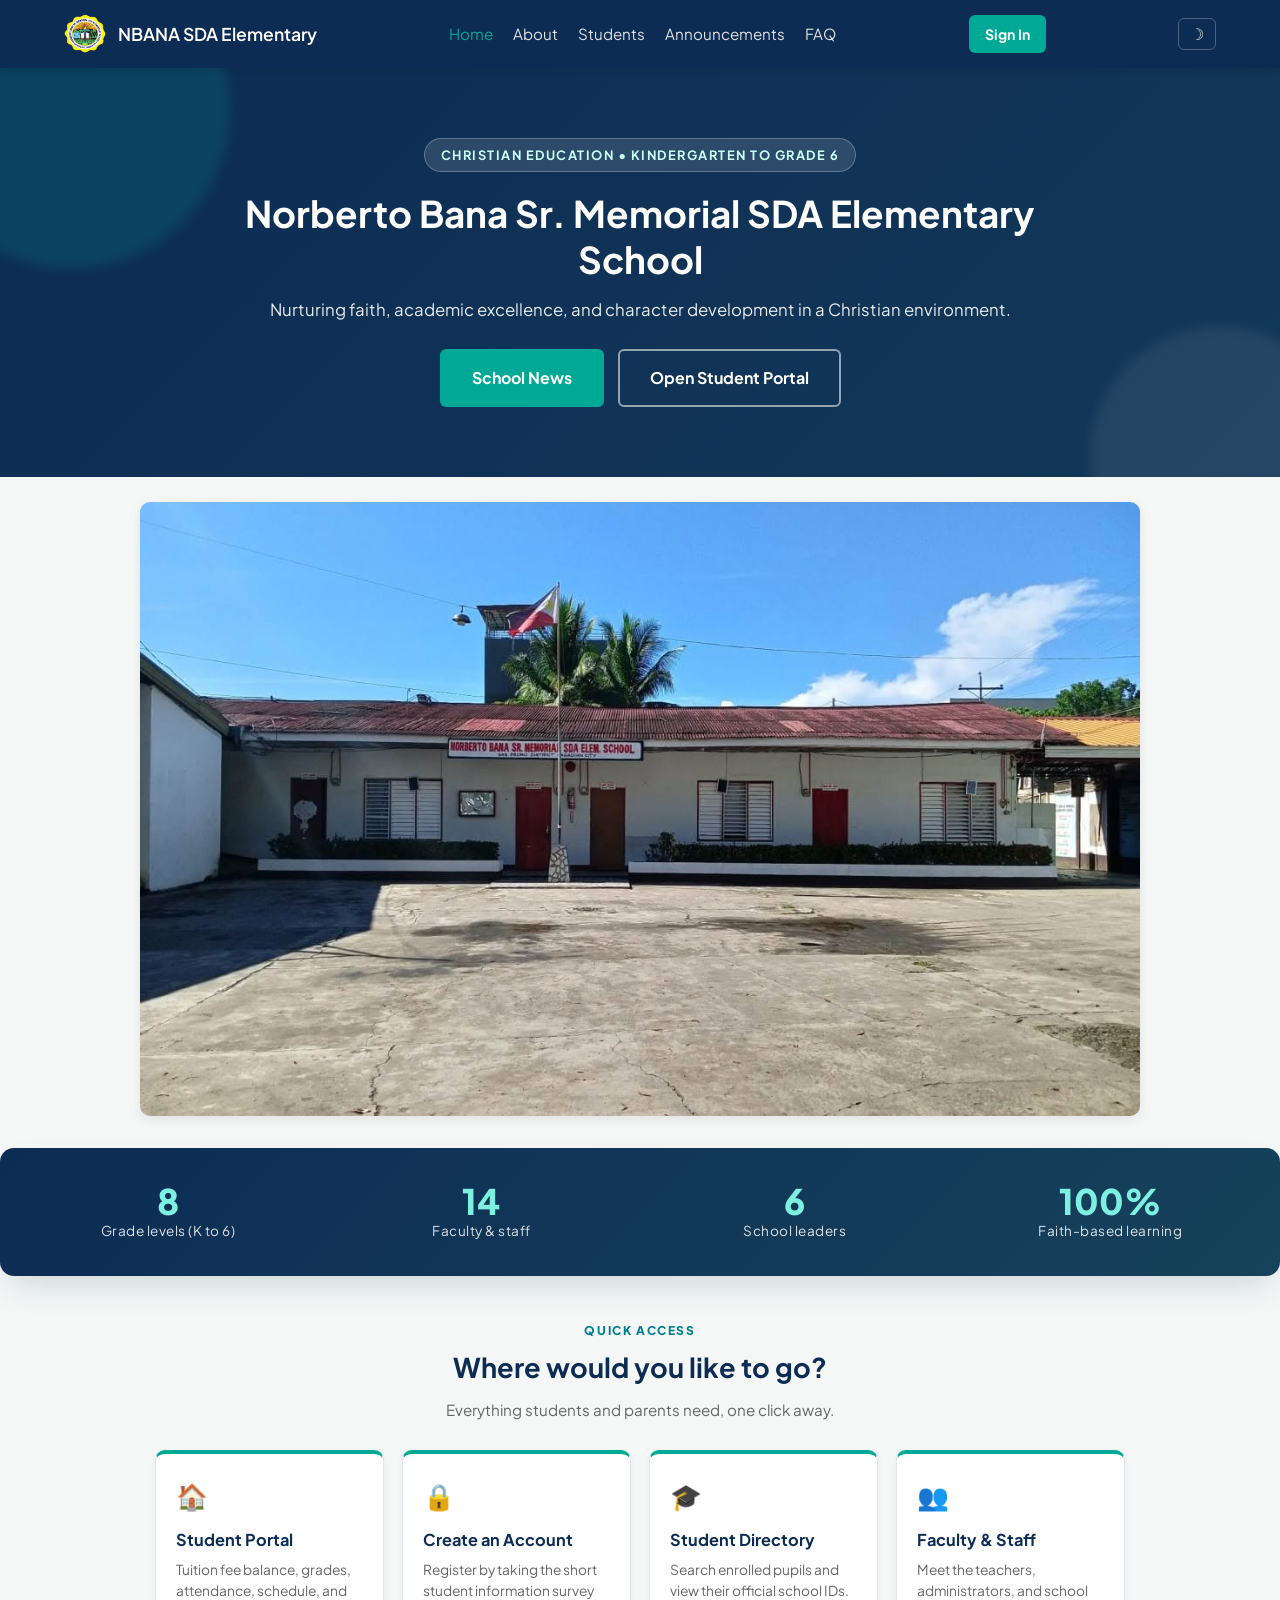
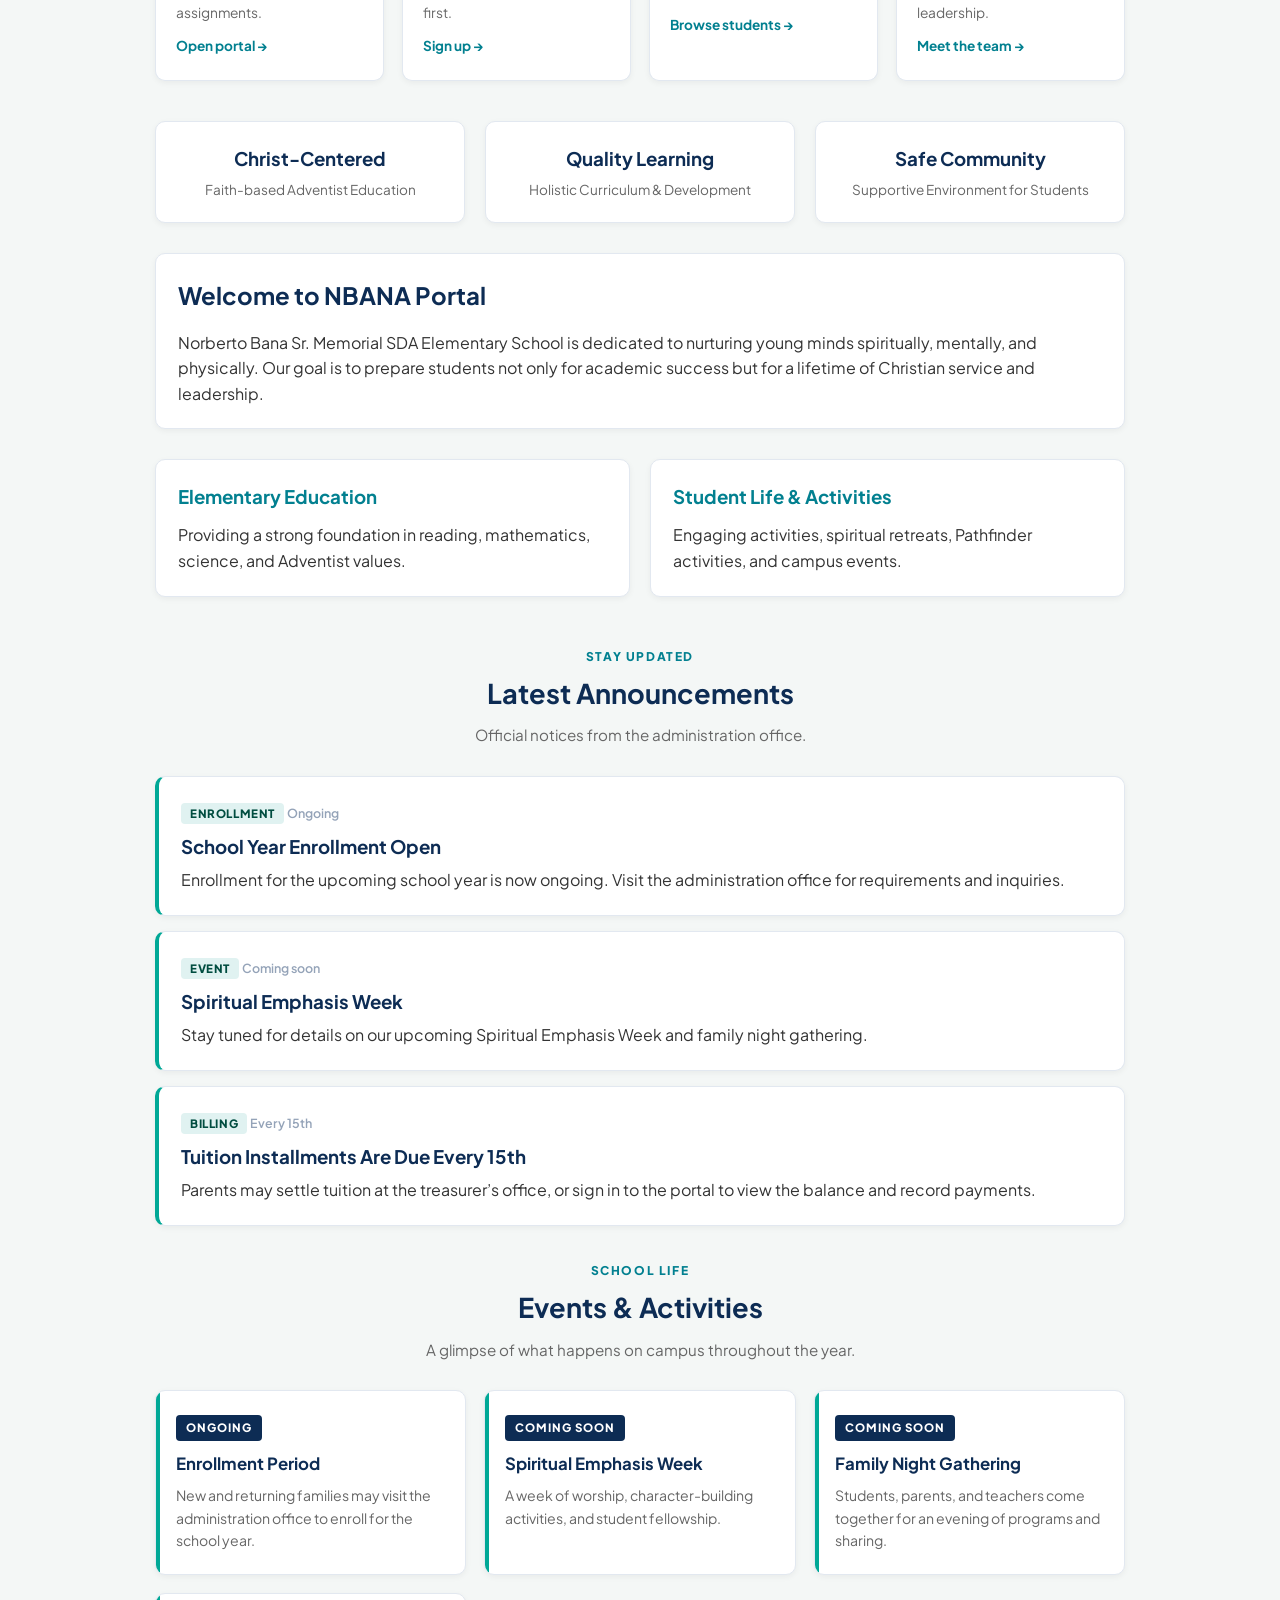
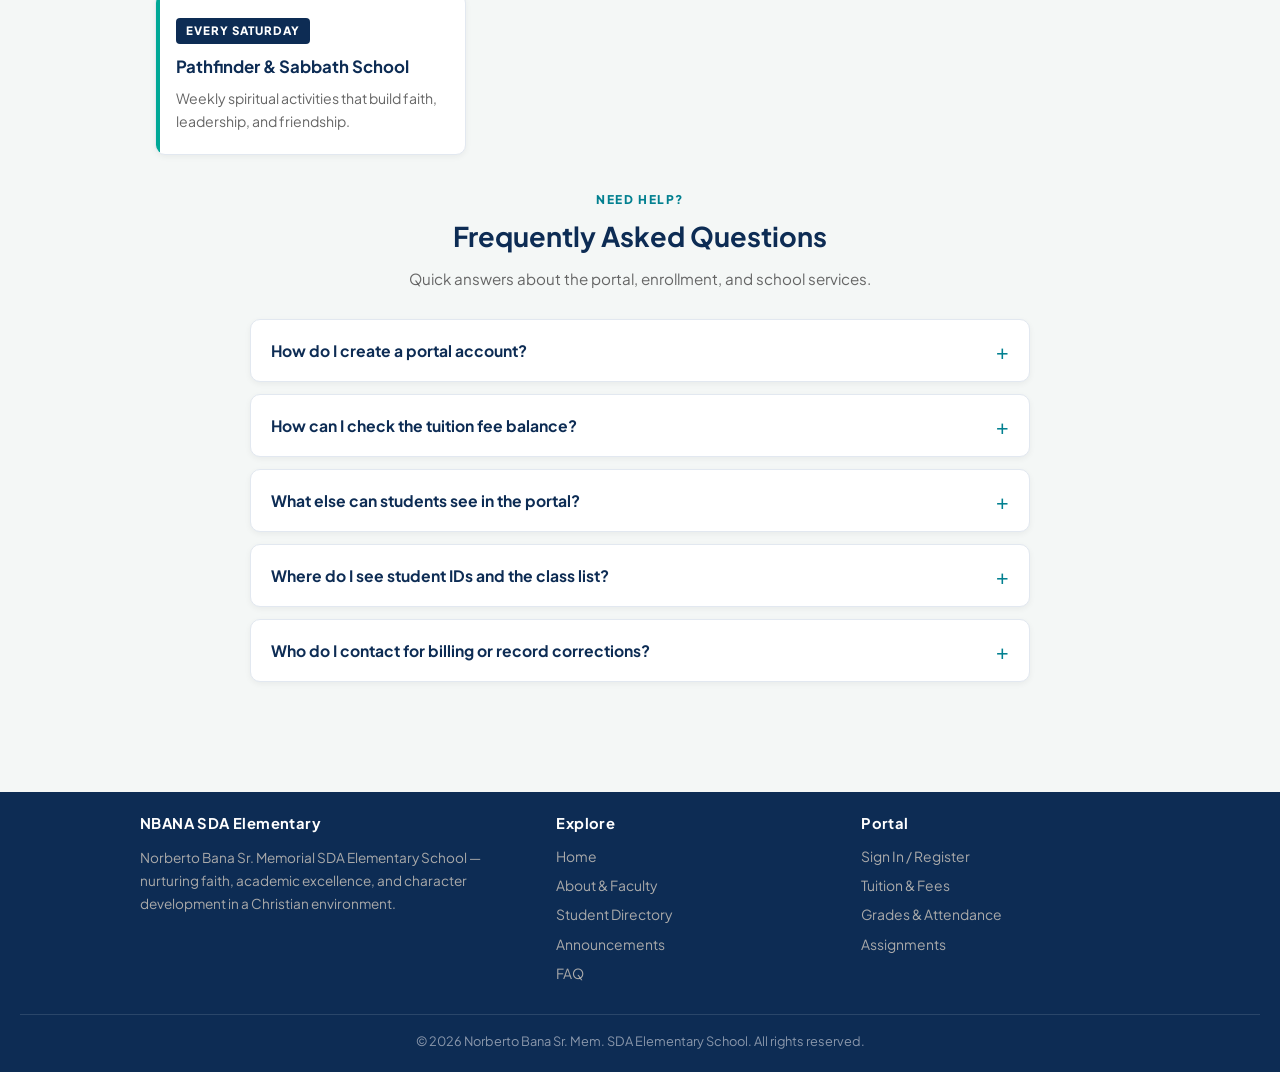
==== index.html @ b0df0425 "Add files via upload" ====
<!DOCTYPE html>
<html lang="en">
<head>
  <meta charset="UTF-8">
  <meta name="viewport" content="width=device-width, initial-scale=1.0">
  <title>NBANA APP | Norberto Bana Sr. Mem. SDA Elementary School</title>
  
  <!-- Favicon (Browser Tab Icon) -->
  <link rel="icon" type="image/png" href="logo.png">
  <link rel="apple-touch-icon" href="logo.png">

  <!-- Open Graph Meta Tags (Social Media & Preview Image) -->
  <meta property="og:type" content="website">
  <meta property="og:title" content="NBANA APP | Norberto Bana Sr. Mem. SDA Elementary School">
  <meta property="og:description" content="Nurturing faith, academic excellence, and character development in a Christian environment.">
  <meta property="og:image" content="logo.png">

  <!-- Twitter Card Tags -->
  <meta name="twitter:card" content="summary_large_image">
  <meta name="twitter:title" content="NBANA APP | Norberto Bana Sr. Mem. SDA Elementary School">
  <meta name="twitter:description" content="Nurturing faith, academic excellence, and character development in a Christian environment.">
  <meta name="twitter:image" content="logo.png">

  <link href="https://fonts.googleapis.com/css2?family=Plus+Jakarta+Sans:wght@400;500;600;700;800&display=swap" rel="stylesheet">

  <link rel="stylesheet" href="style.css">
</head>
<body>

  <!-- Top Navigation Bar -->
  <nav class="navbar">
    <div class="logo">
      <img src="logo.png" alt="NBANA Logo" class="logo-img">
      <span class="school-name">NBANA SDA Elementary</span>
    </div>
    <ul class="nav-links">
      <li><a href="#home" class="active">Home</a></li>
      <li><a href="about.html">About</a></li>
      <li><a href="students.html">Students</a></li>
      <li><a href="#announcements">Announcements</a></li>
      <li><a href="#faq">FAQ</a></li>
    </ul>
    <div class="nav-auth"></div>
  </nav>

  <!-- Hero Section -->
  <header id="home" class="hero">
    <div class="hero-content">
      <span class="hero-badge">Christian Education &bull; Kindergarten to Grade 6</span>
      <h1>Norberto Bana Sr. Memorial SDA Elementary School</h1>
      <p>Nurturing faith, academic excellence, and character development in a Christian environment.</p>
      <div class="hero-buttons">
        <a href="#announcements" class="btn btn-primary btn-lg">School News</a>
        <a href="portal.html" class="btn btn-outline btn-lg">Open Student Portal</a>
      </div>
    </div>
  </header>

  <!-- Campus Photo Banner -->
  <div class="campus-container">
    <img src="campus.jpg" alt="Norberto Bana Sr. Mem. SDA Campus" class="campus-img">
  </div>

  <!-- Animated counters -->
  <div class="counter-band reveal">
    <div class="counter-item"><div class="num"><span data-count="8">0</span></div><div class="label">Grade levels (K to 6)</div></div>
    <div class="counter-item"><div class="num"><span data-count="14">0</span></div><div class="label">Faculty &amp; staff</div></div>
    <div class="counter-item"><div class="num"><span data-count="6">0</span></div><div class="label">School leaders</div></div>
    <div class="counter-item"><div class="num"><span data-count="100" data-suffix="%">0</span></div><div class="label">Faith-based learning</div></div>
  </div>

  <!-- Quick access -->
  <section class="container" style="padding-bottom:0">
    <div class="section-head reveal">
      <span class="kicker">Quick Access</span>
      <h2>Where would you like to go?</h2>
      <p>Everything students and parents need, one click away.</p>
    </div>
    <div class="quick-grid reveal">
      <a class="quick-card" href="portal.html">
        <span class="q-icon">&#127968;</span>
        <h3>Student Portal</h3>
        <p>Tuition fee balance, grades, attendance, schedule, and assignments.</p>
        <span class="q-arrow">Open portal &rarr;</span>
      </a>
      <a class="quick-card" href="login.html">
        <span class="q-icon">&#128274;</span>
        <h3>Create an Account</h3>
        <p>Register by taking the short student information survey first.</p>
        <span class="q-arrow">Sign up &rarr;</span>
      </a>
      <a class="quick-card" href="students.html">
        <span class="q-icon">&#127891;</span>
        <h3>Student Directory</h3>
        <p>Search enrolled pupils and view their official school IDs.</p>
        <span class="q-arrow">Browse students &rarr;</span>
      </a>
      <a class="quick-card" href="about.html">
        <span class="q-icon">&#128101;</span>
        <h3>Faculty &amp; Staff</h3>
        <p>Meet the teachers, administrators, and school leadership.</p>
        <span class="q-arrow">Meet the team &rarr;</span>
      </a>
    </div>
  </section>

  <!-- Quick Info Highlights -->
  <section class="stats">
    <div class="stat-card">
      <h3>Christ-Centered</h3>
      <p>Faith-based Adventist Education</p>
    </div>
    <div class="stat-card">
      <h3>Quality Learning</h3>
      <p>Holistic Curriculum & Development</p>
    </div>
    <div class="stat-card">
      <h3>Safe Community</h3>
      <p>Supportive Environment for Students</p>
    </div>
  </section>

  <!-- Main Content Area -->
  <main class="container">
    
    <!-- Welcome Section -->
    <section class="section">
      <div class="card">
        <h2>Welcome to NBANA Portal</h2>
        <p>Norberto Bana Sr. Memorial SDA Elementary School is dedicated to nurturing young minds spiritually, mentally, and physically. Our goal is to prepare students not only for academic success but for a lifetime of Christian service and leadership.</p>
      </div>
    </section>

    <!-- Academics & Features -->
    <section id="academics" class="grid-2">
      <div class="card feature-card">
        <h3>Elementary Education</h3>
        <p>Providing a strong foundation in reading, mathematics, science, and Adventist values.</p>
      </div>
      <div class="card feature-card">
        <h3>Student Life & Activities</h3>
        <p>Engaging activities, spiritual retreats, Pathfinder activities, and campus events.</p>
      </div>
    </section>

    <!-- Announcements -->
    <section id="announcements" class="section">
      <div class="section-head reveal">
        <span class="kicker">Stay Updated</span>
        <h2>Latest Announcements</h2>
        <p>Official notices from the administration office.</p>
      </div>
      <div class="card announcement reveal">
        <span class="tag">Enrollment</span> <span class="date">Ongoing</span>
        <h3>School Year Enrollment Open</h3>
        <p>Enrollment for the upcoming school year is now ongoing. Visit the administration office for requirements and inquiries.</p>
      </div>
      <div class="card announcement reveal">
        <span class="tag">Event</span> <span class="date">Coming soon</span>
        <h3>Spiritual Emphasis Week</h3>
        <p>Stay tuned for details on our upcoming Spiritual Emphasis Week and family night gathering.</p>
      </div>
      <div class="card announcement reveal">
        <span class="tag">Billing</span> <span class="date">Every 15th</span>
        <h3>Tuition Installments Are Due Every 15th</h3>
        <p>Parents may settle tuition at the treasurer&rsquo;s office, or sign in to the portal to view the balance and record payments.</p>
      </div>
    </section>

    <!-- Events -->
    <section class="section">
      <div class="section-head reveal">
        <span class="kicker">School Life</span>
        <h2>Events &amp; Activities</h2>
        <p>A glimpse of what happens on campus throughout the year.</p>
      </div>
      <div class="events-grid reveal">
        <div class="event-card">
          <span class="when">Ongoing</span>
          <h3>Enrollment Period</h3>
          <p>New and returning families may visit the administration office to enroll for the school year.</p>
        </div>
        <div class="event-card">
          <span class="when">Coming soon</span>
          <h3>Spiritual Emphasis Week</h3>
          <p>A week of worship, character-building activities, and student fellowship.</p>
        </div>
        <div class="event-card">
          <span class="when">Coming soon</span>
          <h3>Family Night Gathering</h3>
          <p>Students, parents, and teachers come together for an evening of programs and sharing.</p>
        </div>
        <div class="event-card">
          <span class="when">Every Saturday</span>
          <h3>Pathfinder &amp; Sabbath School</h3>
          <p>Weekly spiritual activities that build faith, leadership, and friendship.</p>
        </div>
      </div>
    </section>

    <!-- FAQ -->
    <section id="faq" class="section">
      <div class="section-head reveal">
        <span class="kicker">Need Help?</span>
        <h2>Frequently Asked Questions</h2>
        <p>Quick answers about the portal, enrollment, and school services.</p>
      </div>
      <div class="faq-list reveal">
        <div class="faq-item">
          <button type="button">How do I create a portal account?</button>
          <div class="answer"><p>Click <strong>Sign In</strong> in the menu, switch to the <strong>Create Account</strong> tab, and complete the 5-part student information survey (name, age, address, schooling, and login details). Your account is created only after the whole survey is finished.</p></div>
        </div>
        <div class="faq-item">
          <button type="button">How can I check the tuition fee balance?</button>
          <div class="answer"><p>Sign in to the <strong>Student Portal</strong> and open <strong>Tuition &amp; Fees</strong>. You will see your assessed fees, total payments, outstanding balance, due dates, and a printable statement of account.</p></div>
        </div>
        <div class="faq-item">
          <button type="button">What else can students see in the portal?</button>
          <div class="answer"><p>Grades and report card ratings, attendance record, weekly class schedule, assignments with due dates, school announcements, and the profile you submitted during registration.</p></div>
        </div>
        <div class="faq-item">
          <button type="button">Where do I see student IDs and the class list?</button>
          <div class="answer"><p>Open the <strong>Students</strong> page from the menu. Search a name and click a card to view the front and back of the official school ID.</p></div>
        </div>
        <div class="faq-item">
          <button type="button">Who do I contact for billing or record corrections?</button>
          <div class="answer"><p>Visit the administration office with a valid ID, or speak to the school treasurer for tuition and payment concerns.</p></div>
        </div>
      </div>
    </section>

  </main>

  <!-- Footer -->
  <footer>
    <div class="footer-grid">
      <div>
        <h4>NBANA SDA Elementary</h4>
        <p>Norberto Bana Sr. Memorial SDA Elementary School &mdash; nurturing faith, academic excellence, and character development in a Christian environment.</p>
      </div>
      <div>
        <h4>Explore</h4>
        <ul>
          <li><a href="#home">Home</a></li>
          <li><a href="about.html">About &amp; Faculty</a></li>
          <li><a href="students.html">Student Directory</a></li>
          <li><a href="#announcements">Announcements</a></li>
          <li><a href="#faq">FAQ</a></li>
        </ul>
      </div>
      <div>
        <h4>Portal</h4>
        <ul>
          <li><a href="login.html">Sign In / Register</a></li>
          <li><a href="portal.html">Tuition &amp; Fees</a></li>
          <li><a href="portal.html">Grades &amp; Attendance</a></li>
          <li><a href="portal.html">Assignments</a></li>
        </ul>
      </div>
    </div>
    <div class="footer-bottom">
      &copy; <span data-year></span> Norberto Bana Sr. Mem. SDA Elementary School. All rights reserved.
    </div>
  </footer>

  <script src="app.js"></script>

</body>
</html>
---- style.css ----
/* ============================================================
   NBANA SDA Elementary School - Main Stylesheet
   ============================================================ */

:root {
  --navy: #0d2c54;
  --navy-2: #16425b;
  --teal: #00a896;
  --teal-dark: #028090;
  --bg: #f4f7f6;
  --surface: #ffffff;
  --surface-2: #f8fafc;
  --text: #333333;
  --text-soft: #666666;
  --text-faint: #94a3b8;
  --border: #e2e8f0;
  --nav-bg: #0d2c54;
  --nav-text: #e0e0e0;
  --hero-grad: linear-gradient(135deg, #0d2c54 0%, #16425b 100%);
  --shadow-sm: 0 2px 6px rgba(0, 0, 0, 0.05);
  --shadow-md: 0 4px 12px rgba(0, 0, 0, 0.08);
  --shadow-lg: 0 15px 35px -10px rgba(13, 44, 84, 0.18);
  --radius: 10px;
}

[data-theme="dark"] {
  --bg: #0b1524;
  --surface: #122238;
  --surface-2: #0f1d30;
  --text: #e7edf6;
  --text-soft: #a7b6c9;
  --text-faint: #7b8ca3;
  --border: #20344f;
  --nav-bg: #091427;
  --shadow-sm: 0 2px 6px rgba(0, 0, 0, 0.35);
  --shadow-md: 0 4px 14px rgba(0, 0, 0, 0.4);
  --shadow-lg: 0 15px 35px -10px rgba(0, 0, 0, 0.55);
}

* {
  margin: 0;
  padding: 0;
  box-sizing: border-box;
  font-family: 'Plus Jakarta Sans', 'Segoe UI', Tahoma, Geneva, Verdana, sans-serif;
}

html { scroll-behavior: smooth; }

body {
  background-color: var(--bg);
  color: var(--text);
  line-height: 1.6;
  transition: background-color 0.25s ease, color 0.25s ease;
}

/* Navigation Bar */
.navbar {
  background-color: var(--nav-bg);
  color: white;
  display: flex;
  justify-content: space-between;
  align-items: center;
  padding: 0.8rem 5%;
  position: sticky;
  top: 0;
  z-index: 1000;
  box-shadow: 0 2px 8px rgba(0, 0, 0, 0.1);
}

.logo {
  display: flex;
  align-items: center;
  gap: 12px;
}

.logo-img {
  height: 42px;
  width: auto;
  object-fit: contain;
}

.logo-text {
  display: flex;
  align-items: center;
  gap: 8px;
}

.badge {
  background-color: var(--teal);
  padding: 4px 10px;
  border-radius: 4px;
  font-weight: bold;
  font-size: 0.9rem;
}

.school-name {
  font-weight: 600;
  font-size: 1.1rem;
}

.nav-links {
  display: flex;
  align-items: center;
  list-style: none;
  gap: 20px;
}

.nav-links a {
  color: var(--nav-text);
  text-decoration: none;
  font-size: 0.95rem;
  transition: color 0.2s;
}

.nav-links a:hover,
.nav-links a.active {
  color: var(--teal);
}

/* Nav action buttons (Sign In / Portal / Log out) */
.nav-auth {
  display: flex;
  align-items: center;
  gap: 10px;
}

.nav-btn {
  border: none;
  cursor: pointer;
  font-size: 0.88rem;
  font-weight: 700;
  padding: 8px 16px;
  border-radius: 6px;
  text-decoration: none;
  transition: all 0.2s ease;
  white-space: nowrap;
}

.nav-btn-solid {
  background-color: var(--teal);
  color: #ffffff !important;
}

.nav-btn-solid:hover {
  background-color: var(--teal-dark);
  transform: translateY(-1px);
}

.nav-btn-ghost {
  background: transparent;
  color: var(--nav-text);
  border: 1px solid rgba(255, 255, 255, 0.25);
}

.nav-btn-ghost:hover {
  border-color: var(--teal);
  color: var(--teal);
}

/* Auth/theme controls on light top bars (About page) */
.top-bar .nav-btn-ghost,
.auth-panel .nav-btn-ghost {
  color: var(--navy);
  border-color: var(--border);
}

.top-bar .theme-toggle {
  color: var(--navy);
  border-color: var(--border);
}

/* Theme toggle + hamburger */
.theme-toggle,
.nav-toggle {
  background: transparent;
  border: 1px solid rgba(255, 255, 255, 0.25);
  border-radius: 6px;
  color: var(--nav-text);
  cursor: pointer;
  padding: 7px 11px;
  font-size: 1rem;
  line-height: 1;
  transition: all 0.2s ease;
}

.theme-toggle:hover,
.nav-toggle:hover {
  border-color: var(--teal);
  color: var(--teal);
}

.nav-toggle {
  display: none;
  flex-direction: column;
  gap: 4px;
  padding: 8px 9px;
}

.nav-toggle span {
  display: block;
  width: 18px;
  height: 2px;
  background: currentColor;
  border-radius: 2px;
  transition: transform 0.25s ease, opacity 0.25s ease;
}

.nav-toggle.is-open span:nth-child(1) { transform: translateY(6px) rotate(45deg); }
.nav-toggle.is-open span:nth-child(2) { opacity: 0; }
.nav-toggle.is-open span:nth-child(3) { transform: translateY(-6px) rotate(-45deg); }

/* Hero Section */
.hero {
  background: var(--hero-grad);
  background-size: 180% 180%;
  animation: heroShift 16s ease infinite;
  color: white;
  text-align: center;
  padding: 70px 20px;
  position: relative;
  overflow: hidden;
}

.hero::before,
.hero::after {
  content: "";
  position: absolute;
  border-radius: 50%;
  background: rgba(0, 168, 150, 0.18);
  filter: blur(6px);
}

.hero::before {
  width: 320px;
  height: 320px;
  top: -120px;
  left: -90px;
  animation: floatOrb 9s ease-in-out infinite;
}

.hero::after {
  width: 260px;
  height: 260px;
  bottom: -110px;
  right: -70px;
  background: rgba(255, 255, 255, 0.08);
  animation: floatOrb 11s ease-in-out infinite reverse;
}

@keyframes heroShift {
  0% { background-position: 0% 50%; }
  50% { background-position: 100% 50%; }
  100% { background-position: 0% 50%; }
}

@keyframes floatOrb {
  0%, 100% { transform: translateY(0); }
  50% { transform: translateY(24px); }
}

.hero-content {
  max-width: 800px;
  margin: 0 auto;
  position: relative;
  z-index: 1;
}

.hero-badge {
  display: inline-block;
  background: rgba(255, 255, 255, 0.12);
  border: 1px solid rgba(255, 255, 255, 0.25);
  color: #c9fff8;
  padding: 6px 16px;
  border-radius: 100px;
  font-size: 0.8rem;
  font-weight: 700;
  letter-spacing: 1.5px;
  text-transform: uppercase;
  margin-bottom: 18px;
}

.hero h1 {
  font-size: 2.3rem;
  line-height: 1.25;
  margin-bottom: 15px;
}

.hero p {
  font-size: 1.05rem;
  opacity: 0.9;
  margin-bottom: 25px;
}

.hero-buttons {
  display: flex;
  justify-content: center;
  gap: 14px;
  flex-wrap: wrap;
}

/* Buttons */
.btn {
  display: inline-block;
  padding: 11px 24px;
  text-decoration: none;
  border-radius: 6px;
  font-weight: 700;
  font-size: 0.95rem;
  border: 2px solid transparent;
  cursor: pointer;
  transition: all 0.2s ease;
}

.btn-primary {
  background-color: var(--teal);
  color: white;
}

.btn-primary:hover {
  background-color: var(--teal-dark);
  transform: translateY(-2px);
  box-shadow: 0 8px 18px rgba(0, 168, 150, 0.35);
}

.btn-outline {
  background: transparent;
  color: #ffffff;
  border-color: rgba(255, 255, 255, 0.55);
}

.btn-outline:hover {
  border-color: #ffffff;
  background: rgba(255, 255, 255, 0.1);
  transform: translateY(-2px);
}

.btn-navy {
  background-color: var(--navy);
  color: #ffffff;
}

.btn-navy:hover {
  background-color: var(--navy-2);
  transform: translateY(-2px);
}

.btn-lg { padding: 14px 30px; font-size: 1rem; }
.btn-block { display: block; width: 100%; text-align: center; }

.btn:disabled { opacity: 0.55; cursor: not-allowed; transform: none; }

/* Campus Photo Container */
.campus-container {
  text-align: center;
  margin: 25px 15px;
}

.campus-img {
  width: 100%;
  max-width: 1000px;
  height: auto;
  border-radius: 10px;
  box-shadow: var(--shadow-md);
}

/* Stats Ribbon */
.stats {
  display: flex;
  justify-content: center;
  gap: 20px;
  max-width: 1000px;
  margin: 0 auto 30px auto;
  padding: 0 15px;
}

.stat-card {
  background: var(--surface);
  padding: 22px 20px;
  border-radius: var(--radius);
  flex: 1;
  text-align: center;
  box-shadow: var(--shadow-sm);
  border: 1px solid var(--border);
  transition: transform 0.2s ease, box-shadow 0.2s ease;
}

.stat-card:hover { transform: translateY(-4px); box-shadow: var(--shadow-md); }

.stat-card .stat-number {
  display: block;
  font-size: 2rem;
  font-weight: 800;
  color: var(--teal);
  line-height: 1.2;
}

.stat-card h3 {
  color: var(--navy);
  margin-bottom: 5px;
}

[data-theme="dark"] .stat-card h3 { color: var(--text); }

.stat-card p {
  font-size: 0.85rem;
  color: var(--text-soft);
}

/* Content Layout */
.container {
  max-width: 1000px;
  margin: 0 auto;
  padding: 0 15px 40px 15px;
}

.section {
  margin-bottom: 30px;
}

.section h2 {
  color: var(--navy);
  margin-bottom: 15px;
}

[data-theme="dark"] .section h2 { color: #cfe1ff; }

/* Section heading with subtitle */
.section-head {
  text-align: center;
  max-width: 640px;
  margin: 0 auto 28px;
}

.section-head .kicker {
  display: inline-block;
  color: var(--teal-dark);
  font-size: 0.75rem;
  font-weight: 800;
  letter-spacing: 1.6px;
  text-transform: uppercase;
  margin-bottom: 6px;
}

[data-theme="dark"] .section-head .kicker { color: var(--teal); }

.section-head h2 {
  color: var(--navy);
  margin-bottom: 8px;
  font-size: 1.7rem;
}

[data-theme="dark"] .section-head h2 { color: #cfe1ff; }

.section-head p {
  color: var(--text-soft);
  font-size: 0.95rem;
}

.card {
  background: var(--surface);
  padding: 22px;
  border-radius: var(--radius);
  box-shadow: var(--shadow-sm);
  margin-bottom: 15px;
  border: 1px solid var(--border);
}

.grid-2 {
  display: grid;
  grid-template-columns: 1fr 1fr;
  gap: 20px;
  margin-bottom: 30px;
}

.feature-card h3 {
  color: var(--teal-dark);
  margin-bottom: 10px;
}

[data-theme="dark"] .feature-card h3 { color: var(--teal); }

/* Quick access cards */
.quick-grid {
  display: grid;
  grid-template-columns: repeat(auto-fit, minmax(210px, 1fr));
  gap: 18px;
  margin-bottom: 40px;
}

.quick-card {
  display: block;
  background: var(--surface);
  border: 1px solid var(--border);
  border-top: 4px solid var(--teal);
  border-radius: var(--radius);
  padding: 22px 20px;
  text-decoration: none;
  box-shadow: var(--shadow-sm);
  transition: transform 0.2s ease, box-shadow 0.2s ease;
}

.quick-card:hover {
  transform: translateY(-5px);
  box-shadow: var(--shadow-lg);
}

.quick-card .q-icon {
  font-size: 1.6rem;
  display: block;
  margin-bottom: 10px;
}

.quick-card h3 {
  color: var(--navy);
  font-size: 1.02rem;
  margin-bottom: 6px;
}

[data-theme="dark"] .quick-card h3 { color: #cfe1ff; }

.quick-card p {
  color: var(--text-soft);
  font-size: 0.86rem;
  line-height: 1.55;
}

.quick-card .q-arrow {
  display: inline-block;
  margin-top: 12px;
  color: var(--teal-dark);
  font-weight: 700;
  font-size: 0.85rem;
}

[data-theme="dark"] .quick-card .q-arrow { color: var(--teal); }

/* Counter stats */
.counter-band {
  background: var(--hero-grad);
  border-radius: 14px;
  padding: 34px 20px;
  display: flex;
  justify-content: space-around;
  gap: 18px;
  flex-wrap: wrap;
  color: #fff;
  margin-bottom: 40px;
  box-shadow: var(--shadow-lg);
}

.counter-item {
  text-align: center;
  min-width: 140px;
}

.counter-item .num {
  font-size: 2.2rem;
  font-weight: 800;
  color: #7ef0e2;
  line-height: 1.1;
}

.counter-item .label {
  font-size: 0.85rem;
  opacity: 0.85;
  letter-spacing: 0.5px;
}

/* Announcement Tags */
.announcement {
  border-left: 4px solid var(--teal);
}

.tag {
  background-color: #e0f2f1;
  color: #004d40;
  padding: 3px 9px;
  border-radius: 4px;
  font-size: 0.72rem;
  font-weight: 800;
  text-transform: uppercase;
  letter-spacing: 0.6px;
}

[data-theme="dark"] .tag {
  background-color: rgba(0, 168, 150, 0.18);
  color: #7ef0e2;
}

.announcement h3 {
  margin: 8px 0 5px 0;
  color: var(--navy);
}

[data-theme="dark"] .announcement h3 { color: #cfe1ff; }

.announcement .date {
  font-size: 0.78rem;
  color: var(--text-faint);
  font-weight: 600;
}

/* Events */
.events-grid {
  display: grid;
  grid-template-columns: repeat(auto-fit, minmax(250px, 1fr));
  gap: 18px;
}

.event-card {
  background: var(--surface);
  border: 1px solid var(--border);
  border-radius: var(--radius);
  padding: 22px 20px;
  box-shadow: var(--shadow-sm);
  position: relative;
  overflow: hidden;
}

.event-card::before {
  content: "";
  position: absolute;
  left: 0;
  top: 0;
  bottom: 0;
  width: 4px;
  background: var(--teal);
}

.event-card .when {
  display: inline-block;
  background: var(--navy);
  color: #fff;
  font-size: 0.72rem;
  font-weight: 800;
  letter-spacing: 1px;
  text-transform: uppercase;
  padding: 4px 10px;
  border-radius: 4px;
  margin-bottom: 10px;
}

.event-card h3 {
  color: var(--navy);
  font-size: 1.05rem;
  margin-bottom: 6px;
}

[data-theme="dark"] .event-card h3 { color: #cfe1ff; }

.event-card p {
  color: var(--text-soft);
  font-size: 0.88rem;
}

/* FAQ */
.faq-list {
  max-width: 780px;
  margin: 0 auto;
}

.faq-item {
  background: var(--surface);
  border: 1px solid var(--border);
  border-radius: var(--radius);
  margin-bottom: 12px;
  overflow: hidden;
  box-shadow: var(--shadow-sm);
}

.faq-item button {
  width: 100%;
  background: none;
  border: none;
  text-align: left;
  padding: 17px 20px;
  font-size: 0.98rem;
  font-weight: 700;
  color: var(--navy);
  cursor: pointer;
  display: flex;
  justify-content: space-between;
  align-items: center;
  gap: 12px;
}

[data-theme="dark"] .faq-item button { color: #cfe1ff; }

.faq-item button::after {
  content: "+";
  font-size: 1.3rem;
  color: var(--teal-dark);
  font-weight: 400;
  transition: transform 0.2s ease;
}

[data-theme="dark"] .faq-item button::after { color: var(--teal); }

.faq-item.open button::after { transform: rotate(45deg); }

.faq-item .answer {
  max-height: 0;
  overflow: hidden;
  transition: max-height 0.3s ease;
  color: var(--text-soft);
  font-size: 0.92rem;
}

.faq-item.open .answer { max-height: 240px; }

.faq-item .answer p { padding: 0 20px 18px; }

/* Page Header (Students Page) */
.page-header {
  text-align: center;
  margin: 2.5rem 0 1.5rem;
}

.page-header h1 {
  font-size: 2rem;
  color: var(--navy);
  font-weight: 700;
}

[data-theme="dark"] .page-header h1 { color: #cfe1ff; }

.page-header p {
  color: var(--text-soft);
  font-size: 0.95rem;
  margin-top: 0.25rem;
}

/* Minimalist Search Bar */
.search-container {
  display: flex;
  justify-content: center;
  margin-bottom: 2.5rem;
}

.search-container input {
  width: 100%;
  max-width: 480px;
  padding: 0.75rem 1.25rem;
  font-size: 1rem;
  border: 1px solid var(--border);
  border-radius: 24px;
  outline: none;
  background-color: var(--surface);
  color: var(--text);
  box-shadow: 0 2px 4px rgba(0, 0, 0, 0.02);
  transition: all 0.2s ease;
}

.search-container input:focus {
  border-color: var(--teal);
  box-shadow: 0 4px 12px rgba(0, 168, 150, 0.15);
}

/* Card Grid Layout */
.card-grid {
  display: grid;
  grid-template-columns: repeat(auto-fill, minmax(220px, 1fr));
  gap: 1.5rem;
  padding: 0 1rem;
}

/* Student Profile Card (Hidden by default) */
.student-card {
  display: none; /* Keeps cards hidden until searched */
  background: var(--surface);
  border: 1px solid var(--border);
  border-radius: 12px;
  padding: 1.5rem;
  flex-direction: column;
  align-items: center;
  text-align: center;
  box-shadow: 0 4px 6px -1px rgba(0, 0, 0, 0.05);
  transition: transform 0.2s ease, box-shadow 0.2s ease;
  cursor: pointer;
}

.student-card:hover {
  transform: translateY(-4px);
  box-shadow: 0 10px 15px -3px rgba(0, 0, 0, 0.08);
}

/* Avatar Image */
.avatar {
  width: 90px;
  height: 90px;
  border-radius: 50%;
  overflow: hidden;
  margin-bottom: 1rem;
  border: 2px solid var(--border);
}

.avatar img {
  width: 100%;
  height: 100%;
  object-fit: cover;
}

.student-name {
  font-size: 1.1rem;
  color: var(--navy);
  margin-bottom: 0.25rem;
}

[data-theme="dark"] .student-name { color: #cfe1ff; }

.student-grade {
  font-size: 0.85rem;
  color: var(--text-soft);
}

/* Footer */
footer {
  background-color: var(--nav-bg);
  color: #aaa;
  text-align: center;
  padding: 20px;
  font-size: 0.85rem;
  margin-top: 40px;
}

.footer-grid {
  max-width: 1000px;
  margin: 0 auto;
  display: grid;
  grid-template-columns: 1.4fr 1fr 1fr;
  gap: 26px;
  text-align: left;
}

.footer-grid h4 {
  color: #fff;
  font-size: 0.92rem;
  margin-bottom: 10px;
  letter-spacing: 0.4px;
}

.footer-grid p { font-size: 0.85rem; line-height: 1.7; }

.footer-grid ul { list-style: none; }

.footer-grid ul li { margin-bottom: 7px; }

.footer-grid a {
  color: #aaa;
  text-decoration: none;
  font-size: 0.87rem;
  transition: color 0.2s ease;
}

.footer-grid a:hover { color: var(--teal); }

.footer-bottom {
  border-top: 1px solid rgba(255, 255, 255, 0.12);
  margin-top: 22px;
  padding-top: 16px;
  font-size: 0.8rem;
  color: #8a97ab;
}

/* ============================================================
   AUTH / SIGN-UP SURVEY WIZARD
   ============================================================ */

.auth-wrap {
  min-height: calc(100vh - 70px);
  display: grid;
  grid-template-columns: 1fr 1.05fr;
}

.auth-brand {
  background: var(--hero-grad);
  color: #fff;
  padding: 55px 48px;
  display: flex;
  flex-direction: column;
  justify-content: center;
  position: relative;
  overflow: hidden;
}

.auth-brand::after {
  content: "";
  position: absolute;
  width: 300px;
  height: 300px;
  border-radius: 50%;
  background: rgba(0, 168, 150, 0.16);
  bottom: -110px;
  right: -90px;
}

.auth-brand .brand-badge {
  display: inline-flex;
  align-items: center;
  gap: 10px;
  background: rgba(255, 255, 255, 0.1);
  border: 1px solid rgba(255, 255, 255, 0.22);
  border-radius: 100px;
  padding: 7px 16px;
  font-size: 0.8rem;
  font-weight: 700;
  letter-spacing: 1px;
  text-transform: uppercase;
  margin-bottom: 22px;
  width: fit-content;
}

.auth-brand h2 {
  font-size: 1.9rem;
  line-height: 1.3;
  margin-bottom: 14px;
  position: relative;
  z-index: 1;
}

.auth-brand > p {
  opacity: 0.88;
  font-size: 0.96rem;
  margin-bottom: 26px;
  position: relative;
  z-index: 1;
}

.brand-perks {
  list-style: none;
  position: relative;
  z-index: 1;
}

.brand-perks li {
  display: flex;
  gap: 12px;
  align-items: flex-start;
  margin-bottom: 16px;
  font-size: 0.92rem;
}

.brand-perks li .p-icon {
  background: rgba(0, 168, 150, 0.28);
  border: 1px solid rgba(126, 240, 226, 0.45);
  color: #7ef0e2;
  width: 30px;
  height: 30px;
  border-radius: 8px;
  display: grid;
  place-items: center;
  flex-shrink: 0;
  font-size: 0.9rem;
}

.brand-perks li strong { display: block; font-size: 0.93rem; }
.brand-perks li span { opacity: 0.8; font-size: 0.83rem; }

.auth-panel {
  padding: 45px 6% 60px;
  display: flex;
  justify-content: center;
  background: var(--bg);
}

.auth-card {
  background: var(--surface);
  border: 1px solid var(--border);
  border-radius: 14px;
  box-shadow: var(--shadow-lg);
  width: 100%;
  max-width: 560px;
  padding: 32px 34px;
  align-self: flex-start;
  margin-top: 18px;
}

/* Tabs */
.auth-tabs {
  display: grid;
  grid-template-columns: 1fr 1fr;
  background: var(--surface-2);
  border: 1px solid var(--border);
  border-radius: 9px;
  padding: 5px;
  margin-bottom: 26px;
}

.auth-tabs button {
  border: none;
  background: transparent;
  padding: 11px;
  font-weight: 700;
  font-size: 0.92rem;
  color: var(--text-soft);
  border-radius: 6px;
  cursor: pointer;
  transition: all 0.2s ease;
}

.auth-tabs button.active {
  background: var(--navy);
  color: #fff;
  box-shadow: 0 3px 8px rgba(13, 44, 84, 0.25);
}

.auth-pane h3 {
  color: var(--navy);
  font-size: 1.25rem;
  margin-bottom: 4px;
}

[data-theme="dark"] .auth-pane h3 { color: #cfe1ff; }

.auth-pane .hint {
  color: var(--text-soft);
  font-size: 0.88rem;
  margin-bottom: 22px;
}

/* Forms */
.form-field { margin-bottom: 16px; }

.form-field label {
  display: block;
  font-size: 0.83rem;
  font-weight: 700;
  color: var(--text);
  margin-bottom: 6px;
}

.form-field label .req { color: #e0245e; margin-left: 2px; }

.form-field .input,
.form-field select,
.form-field textarea {
  width: 100%;
  padding: 11px 13px;
  font-size: 0.93rem;
  border: 1px solid var(--border);
  border-radius: 8px;
  background: var(--surface);
  color: var(--text);
  outline: none;
  transition: border-color 0.2s ease, box-shadow 0.2s ease;
}

.form-field .input:focus,
.form-field select:focus,
.form-field textarea:focus {
  border-color: var(--teal);
  box-shadow: 0 0 0 3px rgba(0, 168, 150, 0.16);
}

.form-field .input.invalid,
.form-field select.invalid {
  border-color: #e0245e;
  box-shadow: 0 0 0 3px rgba(224, 36, 94, 0.12);
}

.form-field .error {
  display: none;
  color: #e0245e;
  font-size: 0.78rem;
  margin-top: 5px;
  font-weight: 600;
}

.form-field .error.show { display: block; }

.form-row {
  display: grid;
  grid-template-columns: 1fr 1fr;
  gap: 14px;
}

.form-note {
  font-size: 0.78rem;
  color: var(--text-faint);
  margin-top: -6px;
  margin-bottom: 14px;
}

/* Wizard progress */
.wizard-progress {
  margin-bottom: 22px;
}

.wizard-progress .wp-labels {
  display: flex;
  justify-content: space-between;
  font-size: 0.74rem;
  font-weight: 700;
  color: var(--text-faint);
  margin-bottom: 8px;
}

.wizard-progress .wp-labels span.done { color: var(--teal-dark); }
[data-theme="dark"] .wizard-progress .wp-labels span.done { color: var(--teal); }

.wp-track {
  height: 7px;
  background: var(--surface-2);
  border: 1px solid var(--border);
  border-radius: 100px;
  overflow: hidden;
}

.wp-fill {
  height: 100%;
  width: 20%;
  background: linear-gradient(90deg, var(--teal), var(--teal-dark));
  border-radius: 100px;
  transition: width 0.35s ease;
}

.wizard-step { display: none; }
.wizard-step.active { display: block; animation: stepIn 0.28s ease; }

@keyframes stepIn {
  from { opacity: 0; transform: translateX(14px); }
  to { opacity: 1; transform: translateX(0); }
}

.step-tag {
  display: inline-block;
  background: rgba(0, 168, 150, 0.12);
  color: var(--teal-dark);
  border: 1px solid rgba(0, 168, 150, 0.35);
  font-size: 0.7rem;
  font-weight: 800;
  text-transform: uppercase;
  letter-spacing: 1px;
  padding: 3px 9px;
  border-radius: 4px;
  margin-bottom: 8px;
}

[data-theme="dark"] .step-tag { color: var(--teal); }

.wizard-step h3 {
  color: var(--navy);
  font-size: 1.18rem;
  margin-bottom: 4px;
}

[data-theme="dark"] .wizard-step h3 { color: #cfe1ff; }

.wizard-step .hint {
  color: var(--text-soft);
  font-size: 0.86rem;
  margin-bottom: 18px;
}

.wizard-nav {
  display: flex;
  justify-content: space-between;
  gap: 12px;
  margin-top: 24px;
  padding-top: 18px;
  border-top: 1px dashed var(--border);
}

.wizard-nav .btn { font-size: 0.9rem; padding: 10px 22px; }

.checkline {
  display: flex;
  gap: 10px;
  align-items: flex-start;
  font-size: 0.85rem;
  color: var(--text-soft);
  margin: 6px 0 4px;
}

.checkline input { margin-top: 4px; accent-color: var(--teal); width: 16px; height: 16px; }

/* Review summary inside wizard */
.review-list {
  background: var(--surface-2);
  border: 1px solid var(--border);
  border-radius: 10px;
  padding: 6px 16px;
  max-height: 250px;
  overflow-y: auto;
}

.review-list .r-row {
  display: flex;
  justify-content: space-between;
  gap: 14px;
  padding: 9px 0;
  border-bottom: 1px dashed var(--border);
  font-size: 0.85rem;
}

.review-list .r-row:last-child { border-bottom: none; }
.review-list .r-row b { color: var(--text-faint); font-weight: 600; flex-shrink: 0; }
.review-list .r-row span { text-align: right; font-weight: 600; color: var(--text); }

.demo-box {
  background: rgba(0, 168, 150, 0.08);
  border: 1px dashed var(--teal);
  border-radius: 8px;
  padding: 12px 14px;
  font-size: 0.83rem;
  color: var(--text-soft);
  margin-top: 18px;
  line-height: 1.7;
}

.demo-box b { color: var(--teal-dark); }
[data-theme="dark"] .demo-box b { color: var(--teal); }

/* ============================================================
   UTILITIES: reveal, toast, back-to-top
   ============================================================ */

.reveal {
  opacity: 0;
  transform: translateY(22px);
  transition: opacity 0.6s ease, transform 0.6s ease;
}

.reveal.is-visible {
  opacity: 1;
  transform: translateY(0);
}

.toast {
  position: fixed;
  left: 50%;
  bottom: 28px;
  transform: translate(-50%, 80px);
  background: var(--navy);
  color: #fff;
  padding: 12px 22px;
  border-radius: 8px;
  font-size: 0.9rem;
  font-weight: 600;
  box-shadow: 0 12px 30px rgba(0, 0, 0, 0.3);
  opacity: 0;
  pointer-events: none;
  transition: transform 0.3s ease, opacity 0.3s ease;
  z-index: 5000;
  max-width: 90vw;
}

.toast.show {
  transform: translate(-50%, 0);
  opacity: 1;
}

.toast-success { background: #047857; }
.toast-error { background: #be123c; }

.back-to-top {
  position: fixed;
  right: 22px;
  bottom: 22px;
  width: 44px;
  height: 44px;
  border-radius: 50%;
  border: none;
  background: var(--teal);
  color: #fff;
  font-size: 1.1rem;
  font-weight: 700;
  cursor: pointer;
  box-shadow: 0 8px 20px rgba(0, 168, 150, 0.4);
  opacity: 0;
  transform: translateY(20px);
  pointer-events: none;
  transition: all 0.25s ease;
  z-index: 900;
}

.back-to-top.show {
  opacity: 1;
  transform: translateY(0);
  pointer-events: auto;
}

.back-to-top:hover { background: var(--teal-dark); }

/* Full-Screen Dark Overlay (Student ID viewer) */
.overlay {
  display: none;
  position: fixed;
  top: 0;
  left: 0;
  width: 100vw;
  height: 100vh;
  background-color: rgba(0, 0, 0, 0.82);
  z-index: 2000;
  justify-content: center;
  align-items: center;
  cursor: pointer;
}

/* Wrapper for centered display */
.id-wrapper {
  display: flex;
  flex-direction: column;
  align-items: center;
}

.overlay img {
  max-width: 90vw;
  max-height: 80vh;
  border-radius: 12px;
  box-shadow: 0 12px 30px rgba(0, 0, 0, 0.5);
  cursor: pointer;
  transition: transform 0.2s ease;
  animation: zoomIn 0.2s ease-out;
}

.overlay img:active { transform: scale(0.98); }

@keyframes zoomIn {
  from { transform: scale(0.85); opacity: 0; }
  to { transform: scale(1); opacity: 1; }
}

.flip-hint {
  color: #ffffff;
  margin-top: 12px;
  font-size: 0.9rem;
  opacity: 0.8;
  user-select: none;
}

/* Mobile Optimizations */
@media (max-width: 900px) {
  .auth-wrap { grid-template-columns: 1fr; }
  .auth-brand { padding: 40px 28px; }
}

@media (max-width: 768px) {
  .navbar {
    flex-wrap: wrap;
    gap: 10px;
    padding: 12px 5%;
  }

  .nav-toggle { display: inline-flex; order: 3; }

  .theme-toggle { order: 2; }

  .nav-auth { order: 4; margin-left: auto; }

  .nav-links {
    order: 5;
    width: 100%;
    display: none;
    flex-direction: column;
    align-items: stretch;
    gap: 4px;
    background: rgba(0, 0, 0, 0.18);
    border-radius: 8px;
    padding: 8px;
    margin-top: 4px;
  }

  .nav-links.is-open { display: flex; }

  .nav-links a {
    display: block;
    padding: 10px 12px;
    border-radius: 6px;
  }

  .nav-links a:hover { background: rgba(255, 255, 255, 0.08); }

  .hero { padding: 50px 18px; }
  .hero h1 { font-size: 1.55rem; }

  .stats { flex-direction: column; gap: 12px; }

  .grid-2 { grid-template-columns: 1fr; gap: 12px; }

  .form-row { grid-template-columns: 1fr; }

  .footer-grid { grid-template-columns: 1fr; text-align: center; }

  .auth-card { padding: 26px 20px; }

  .counter-item .num { font-size: 1.8rem; }
}

@media (max-width: 480px) {
  .nav-auth .nav-btn { padding: 7px 12px; font-size: 0.8rem; }
  .school-name { font-size: 0.95rem; }
}
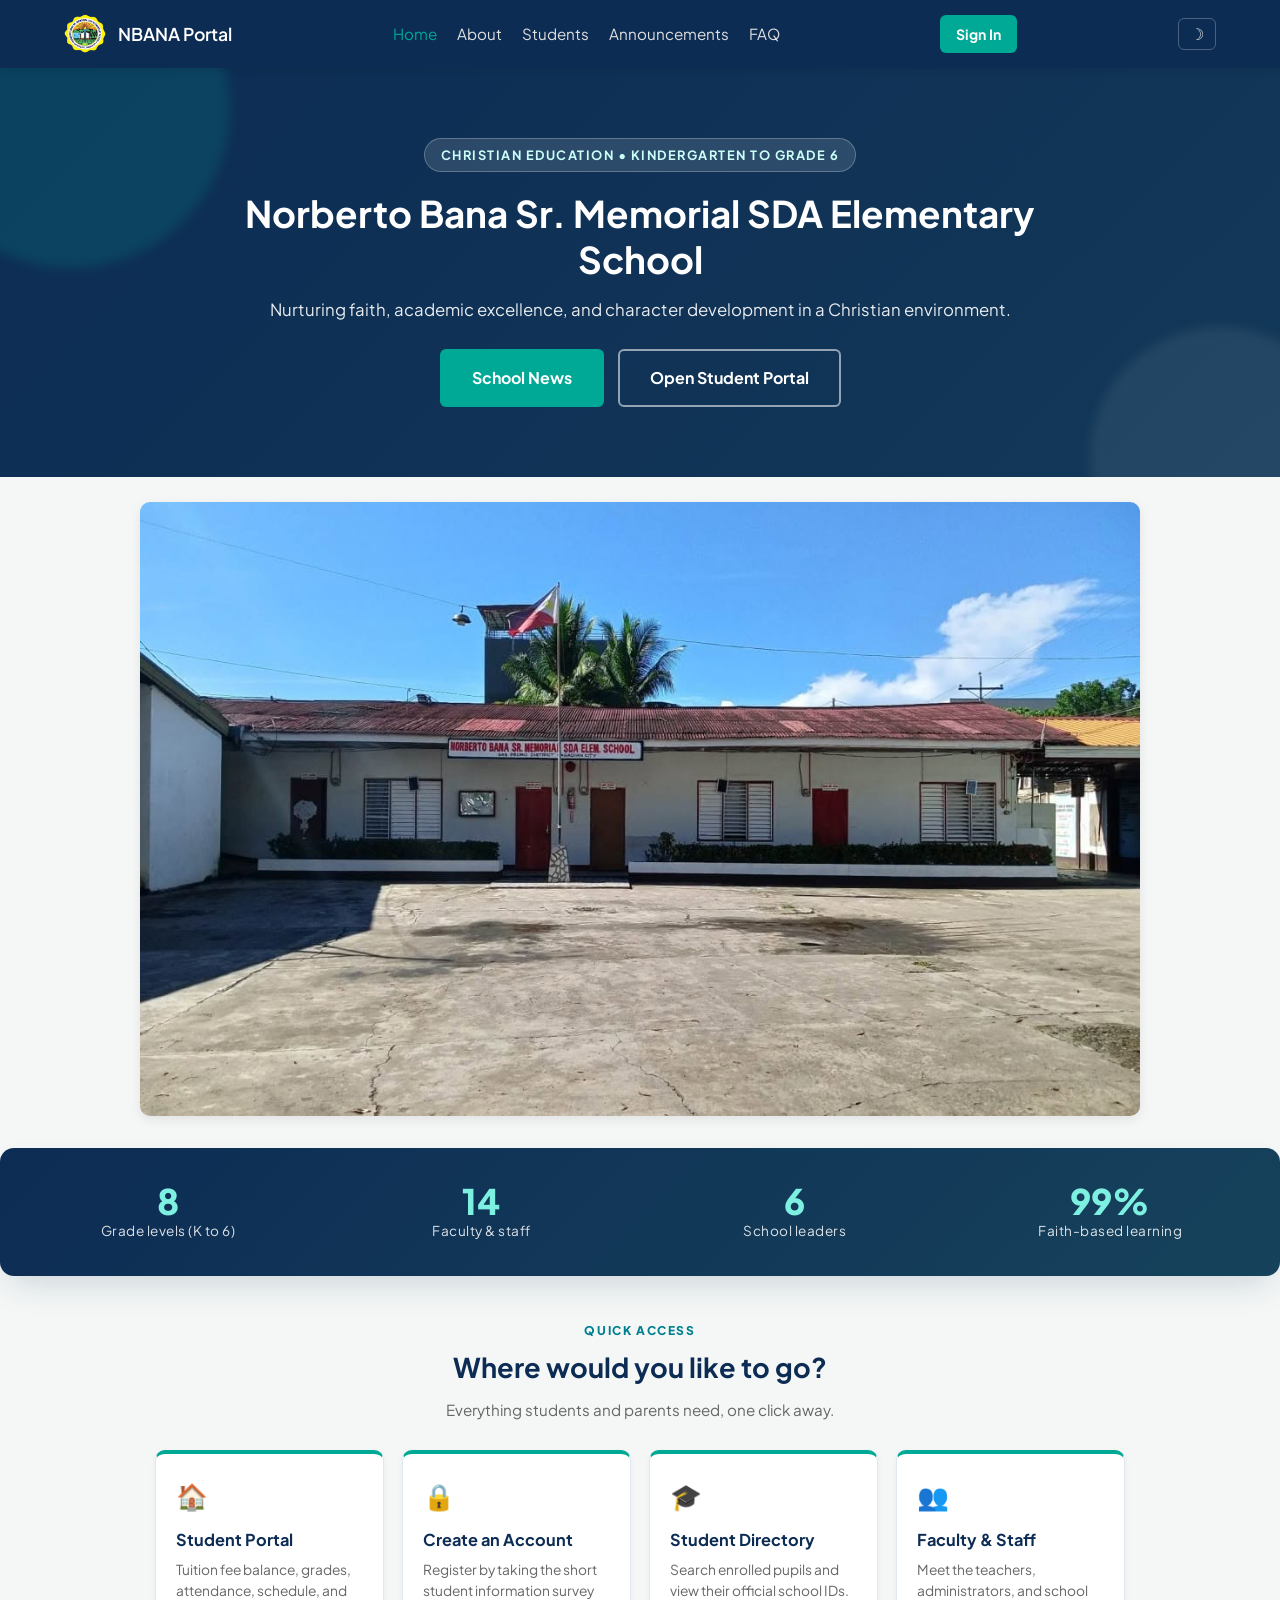
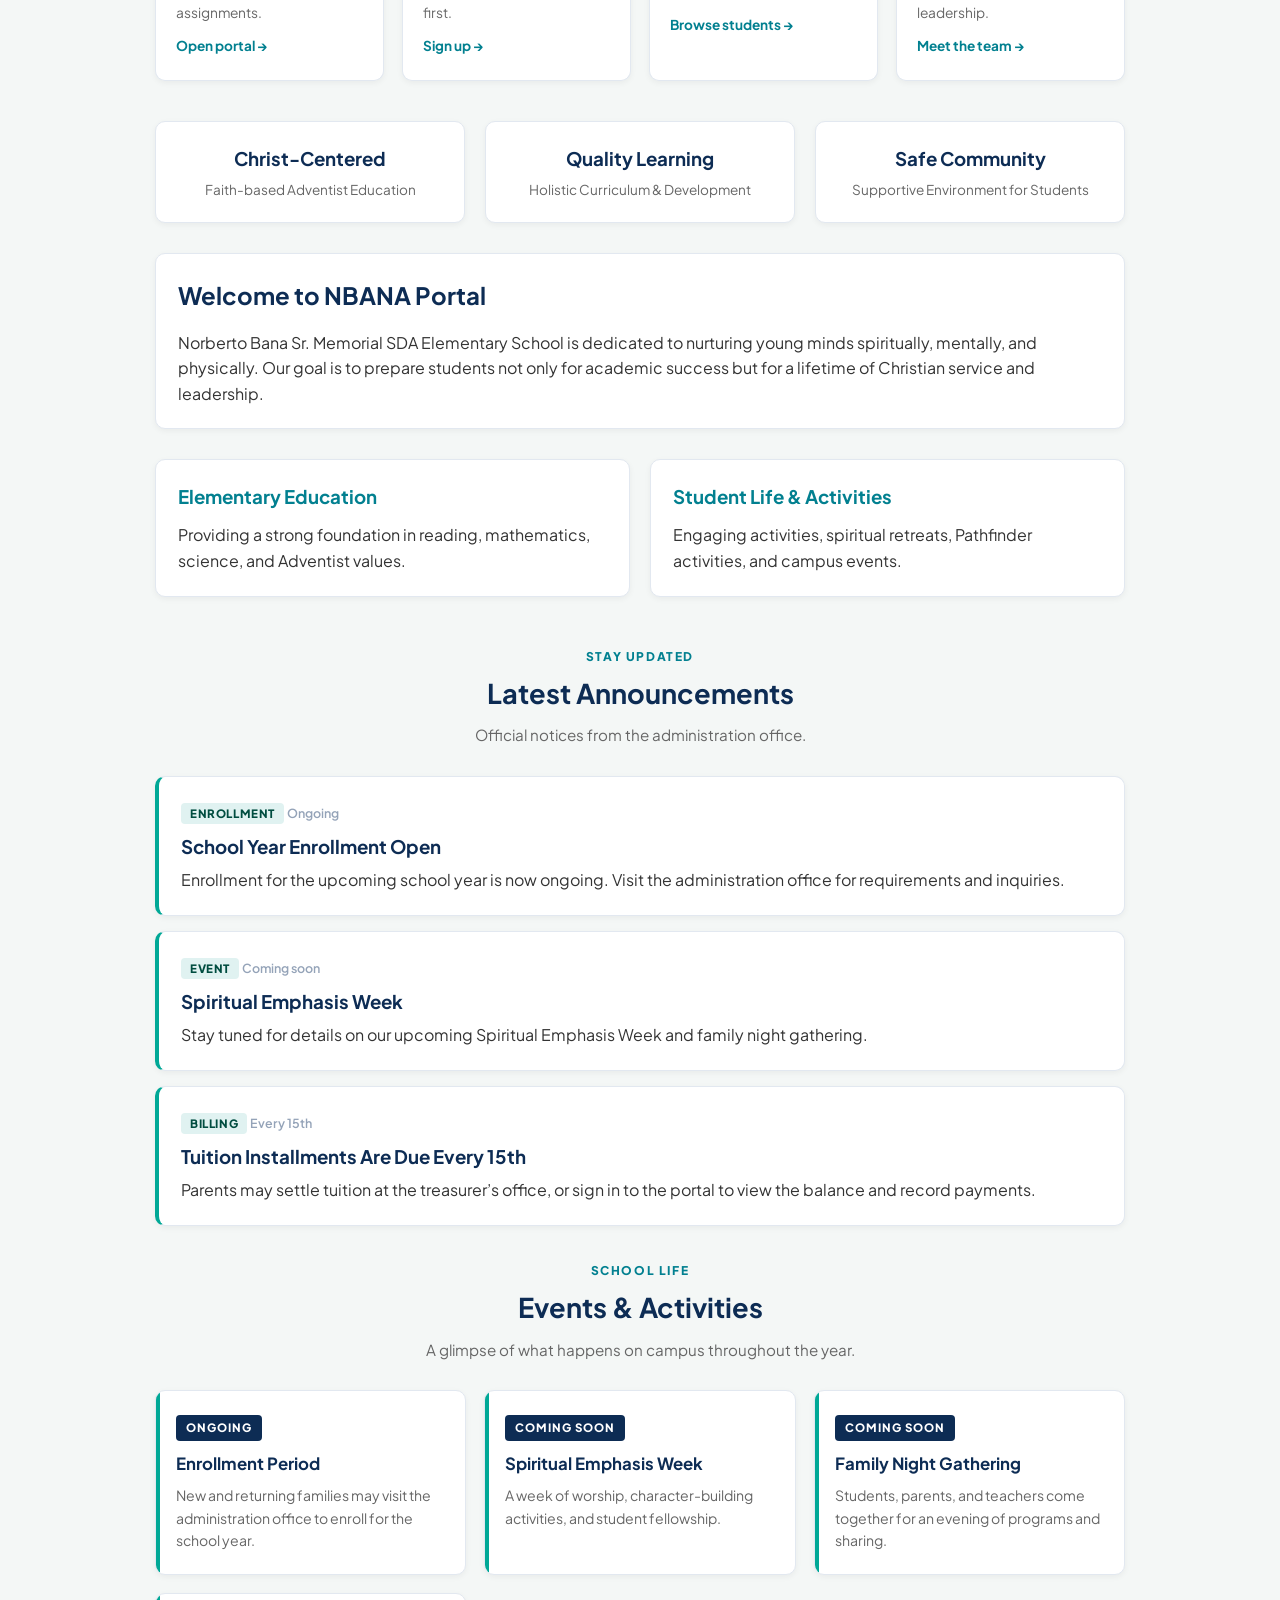
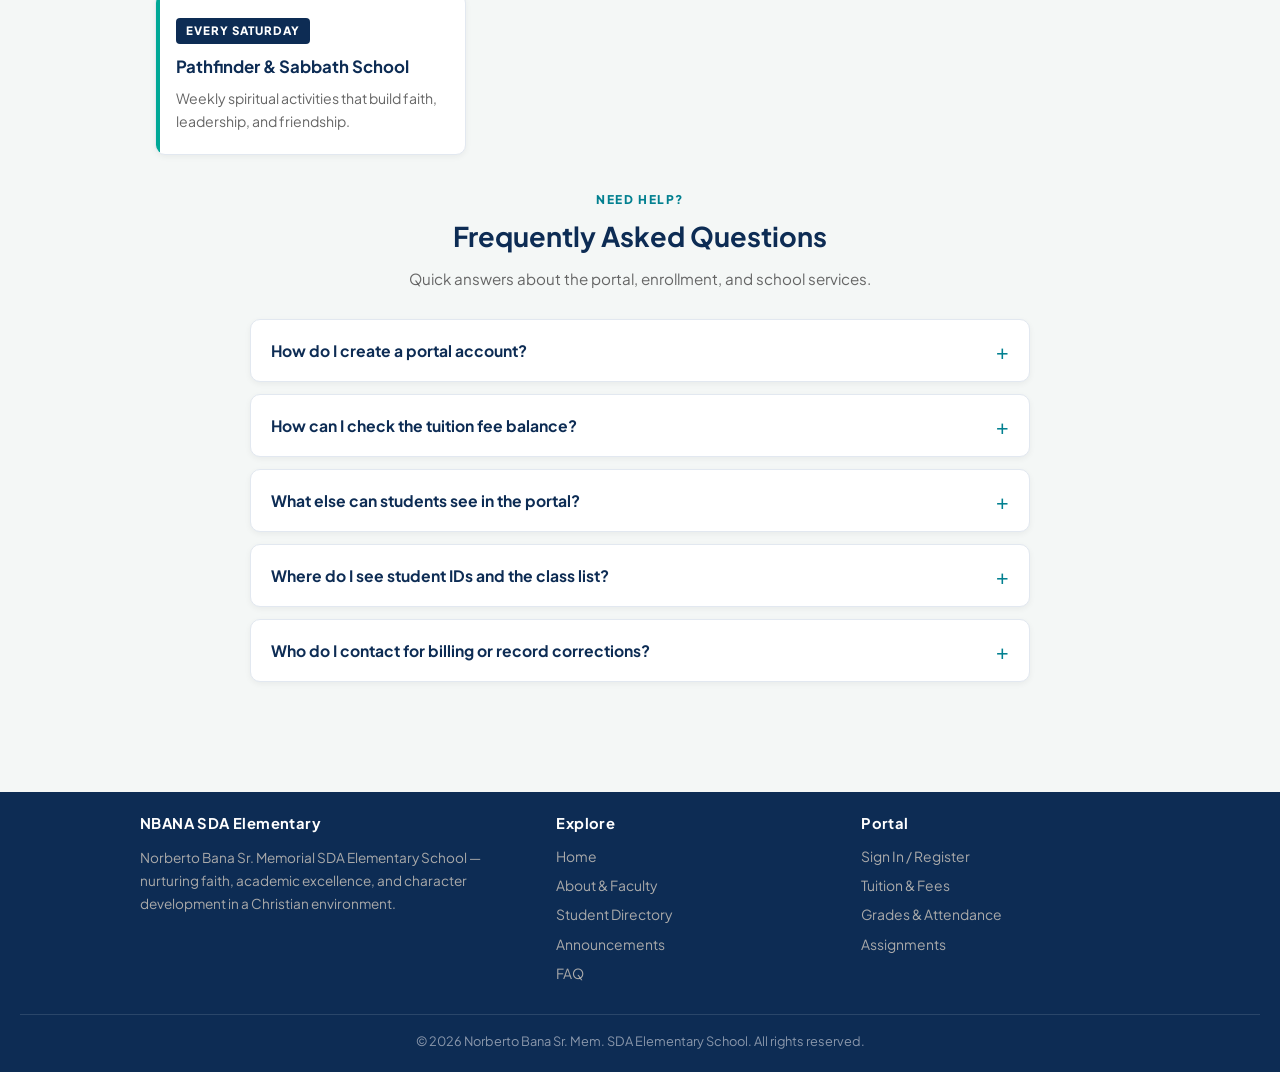
==== commit bef8c77e: "Add app mode, password help, and Supabase cloud sync across all devices Rename Announcements to Feed" ====
--- a/index.html
+++ b/index.html
@@ -8,6 +8,11 @@
   <!-- Favicon (Browser Tab Icon) -->
   <link rel="icon" type="image/png" href="logo.png">
   <link rel="apple-touch-icon" href="logo.png">
+  <link rel="manifest" href="manifest.json">
+  <meta name="theme-color" content="#0b1f3a">
+  <meta name="mobile-web-app-capable" content="yes">
+  <meta name="apple-mobile-web-app-capable" content="yes">
+  <meta name="apple-mobile-web-app-status-bar-style" content="black-translucent">
 
   <!-- Open Graph Meta Tags (Social Media & Preview Image) -->
   <meta property="og:type" content="website">
@@ -31,7 +36,7 @@
   <nav class="navbar">
     <div class="logo">
       <img src="logo.png" alt="NBANA Logo" class="logo-img">
-      <span class="school-name">NBANA SDA Elementary</span>
+      <span class="school-name">NBANA Portal</span>
     </div>
     <ul class="nav-links">
       <li><a href="#home" class="active">Home</a></li>
--- a/style.css
+++ b/style.css
@@ -96,7 +96,10 @@
 .school-name {
   font-weight: 600;
   font-size: 1.1rem;
-}
+  color: #ffffff;
+}
+
+.navbar .logo { color: #ffffff; }
 
 .nav-links {
   display: flex;
@@ -1018,7 +1021,66 @@
   margin-bottom: 22px;
 }
 
+/* Account-type segmented toggle (create-account wizard) */
+.acct-type {
+  background: var(--surface-2);
+  border: 1px solid var(--border);
+  border-radius: 10px;
+  padding: 14px 14px 12px;
+  margin-bottom: 20px;
+}
+
+.acct-type .at-label {
+  display: block;
+  font-size: 0.78rem;
+  font-weight: 700;
+  letter-spacing: 0.04em;
+  text-transform: uppercase;
+  color: var(--text-soft);
+  margin-bottom: 9px;
+}
+
+.acct-type .seg {
+  display: grid;
+  grid-template-columns: repeat(3, 1fr);
+  gap: 6px;
+  background: var(--surface);
+  border: 1px solid var(--border);
+  border-radius: 8px;
+  padding: 4px;
+}
+
+.acct-type .seg-btn {
+  font-family: inherit;
+  border: none;
+  background: transparent;
+  padding: 10px 6px;
+  font-size: 0.86rem;
+  font-weight: 700;
+  color: var(--text-soft);
+  border-radius: 6px;
+  cursor: pointer;
+  transition: all 0.2s ease;
+}
+
+.acct-type .seg-btn:hover { color: var(--navy); }
+
+.acct-type .seg-btn.active {
+  background: var(--navy);
+  color: #fff;
+  box-shadow: 0 3px 8px rgba(13, 44, 84, 0.25);
+}
+
+.acct-type .hint {
+  color: var(--text-soft);
+  font-size: 0.8rem;
+  margin: 10px 0 0;
+}
+
 /* Forms */
+/* The hidden attribute must always win over display rules below */
+[hidden] { display: none !important; }
+
 .form-field { margin-bottom: 16px; }
 
 .form-field label {
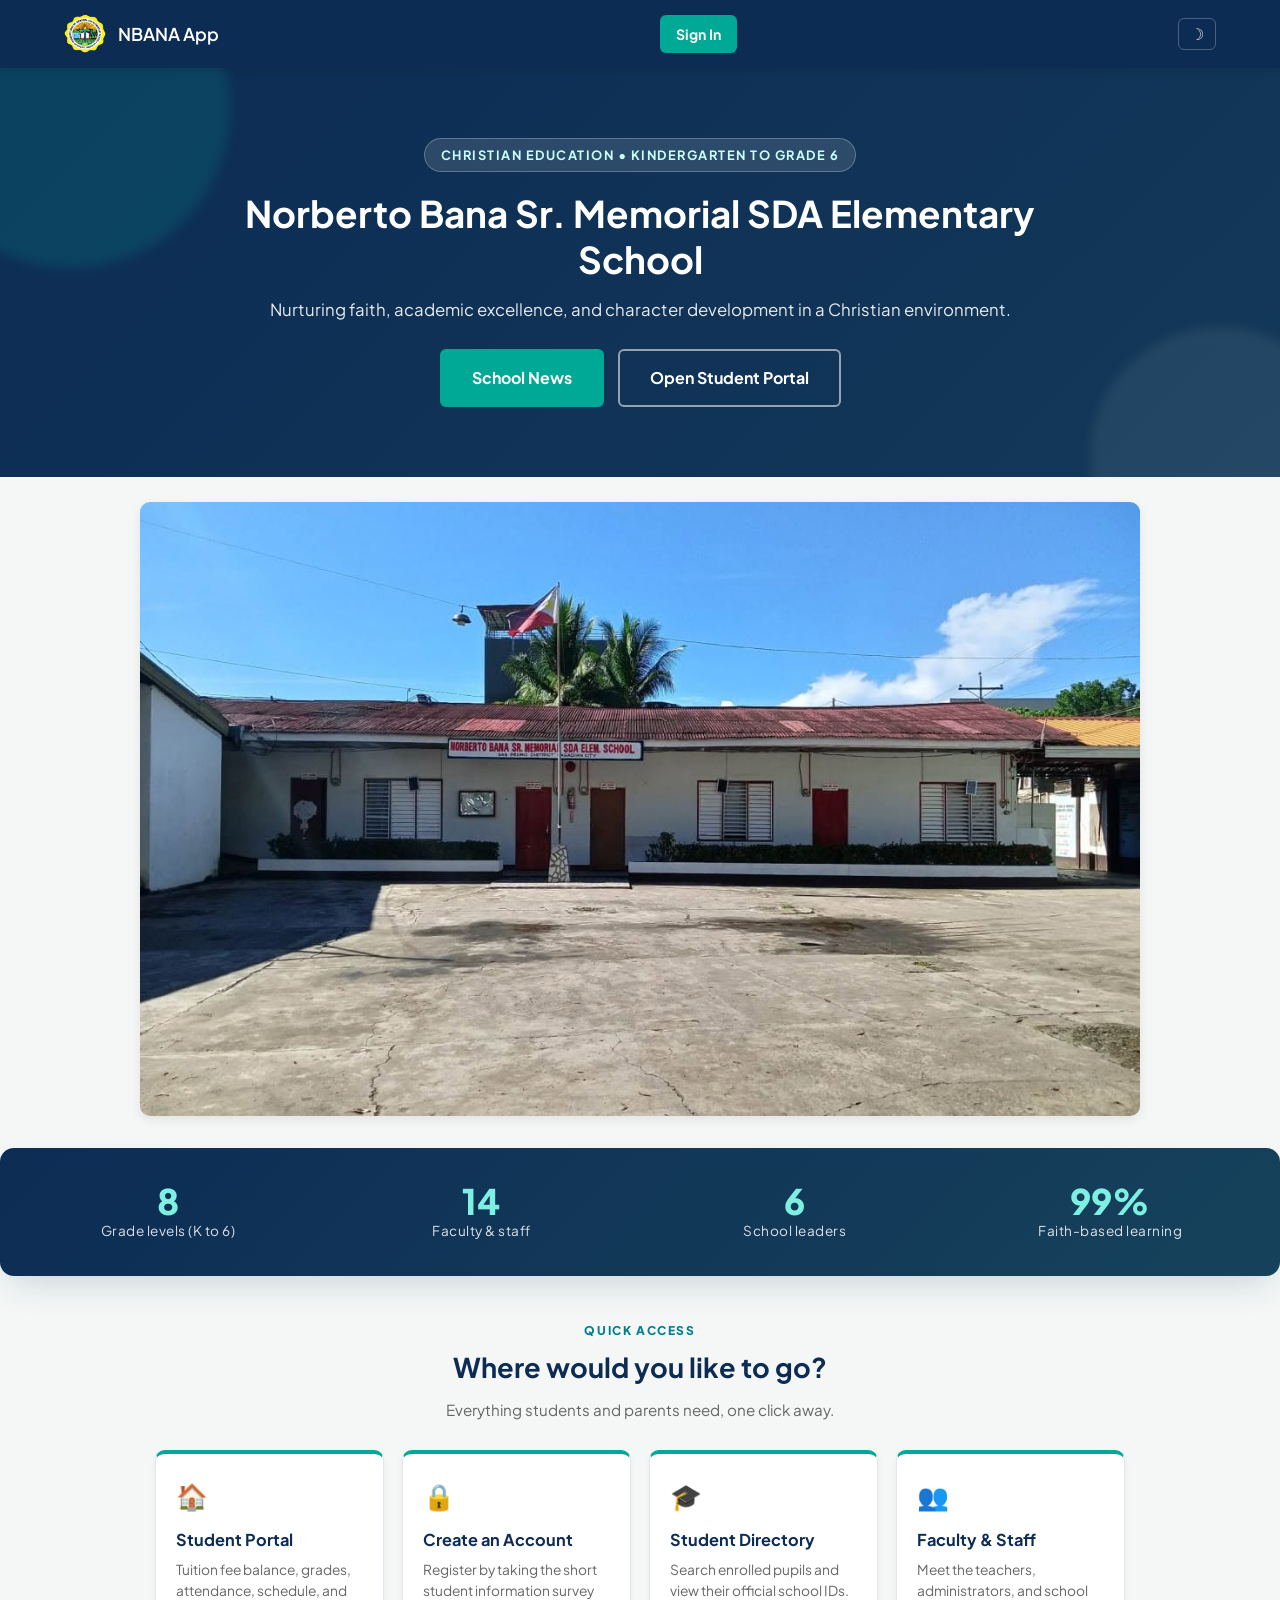
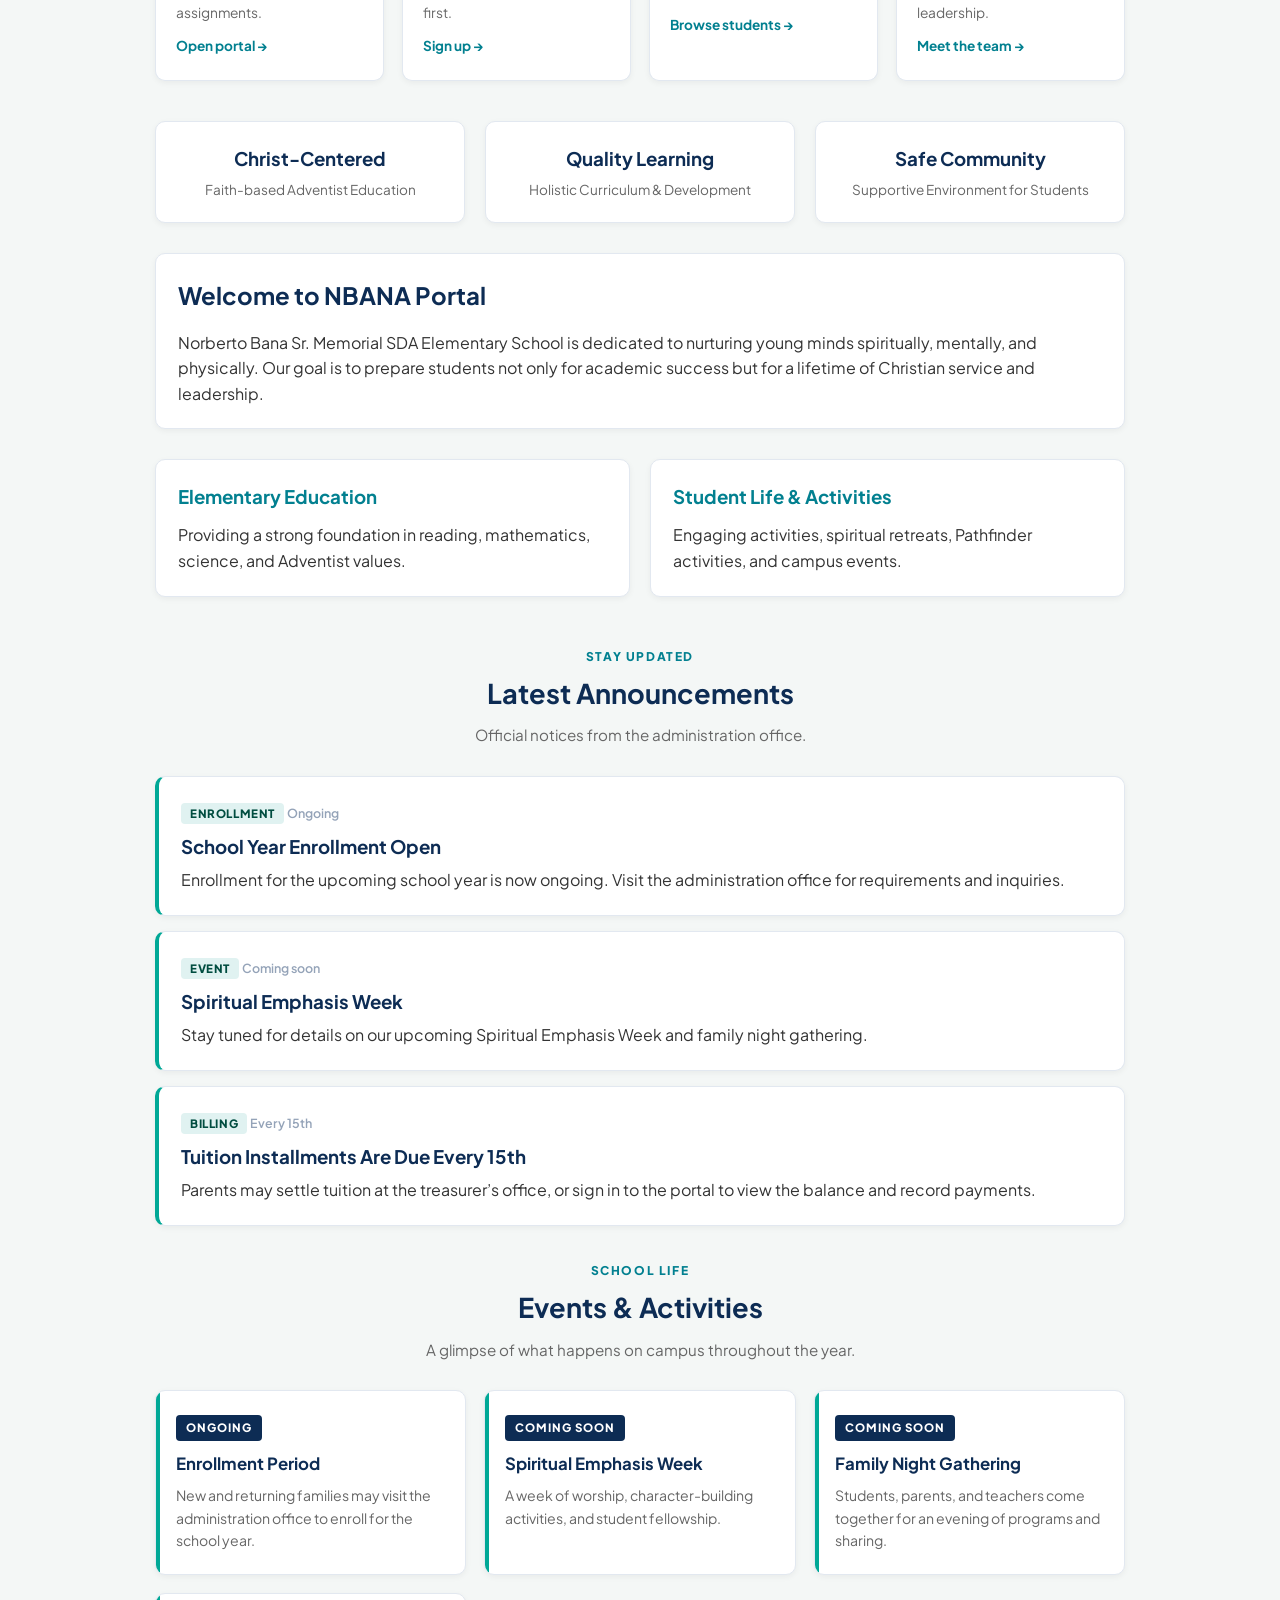
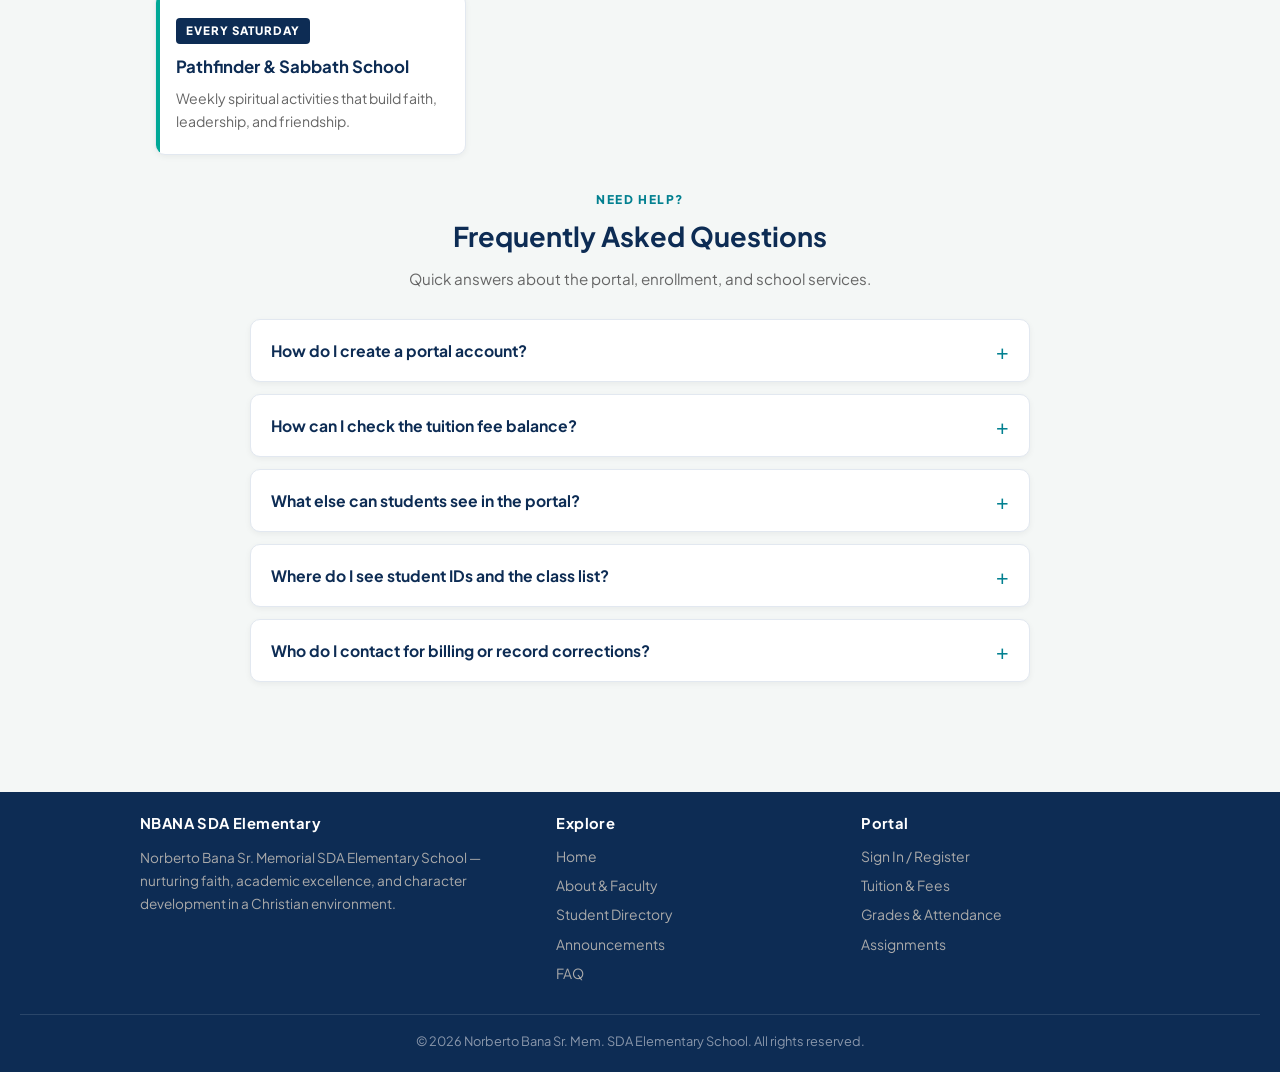
==== commit 8d0c62cc: "Show the real faculty listing in the portal and give every teacher an account The Faculty & Staff se" ====
--- a/index.html
+++ b/index.html
@@ -36,15 +36,9 @@
   <nav class="navbar">
     <div class="logo">
       <img src="logo.png" alt="NBANA Logo" class="logo-img">
-      <span class="school-name">NBANA Portal</span>
-    </div>
-    <ul class="nav-links">
-      <li><a href="#home" class="active">Home</a></li>
-      <li><a href="about.html">About</a></li>
-      <li><a href="students.html">Students</a></li>
-      <li><a href="#announcements">Announcements</a></li>
-      <li><a href="#faq">FAQ</a></li>
-    </ul>
+      <span class="school-name">NBANA App</span>
+    </div>
+    <!-- Header nav buttons removed: the header only shows the logo and app name -->
     <div class="nav-auth"></div>
   </nav>
 
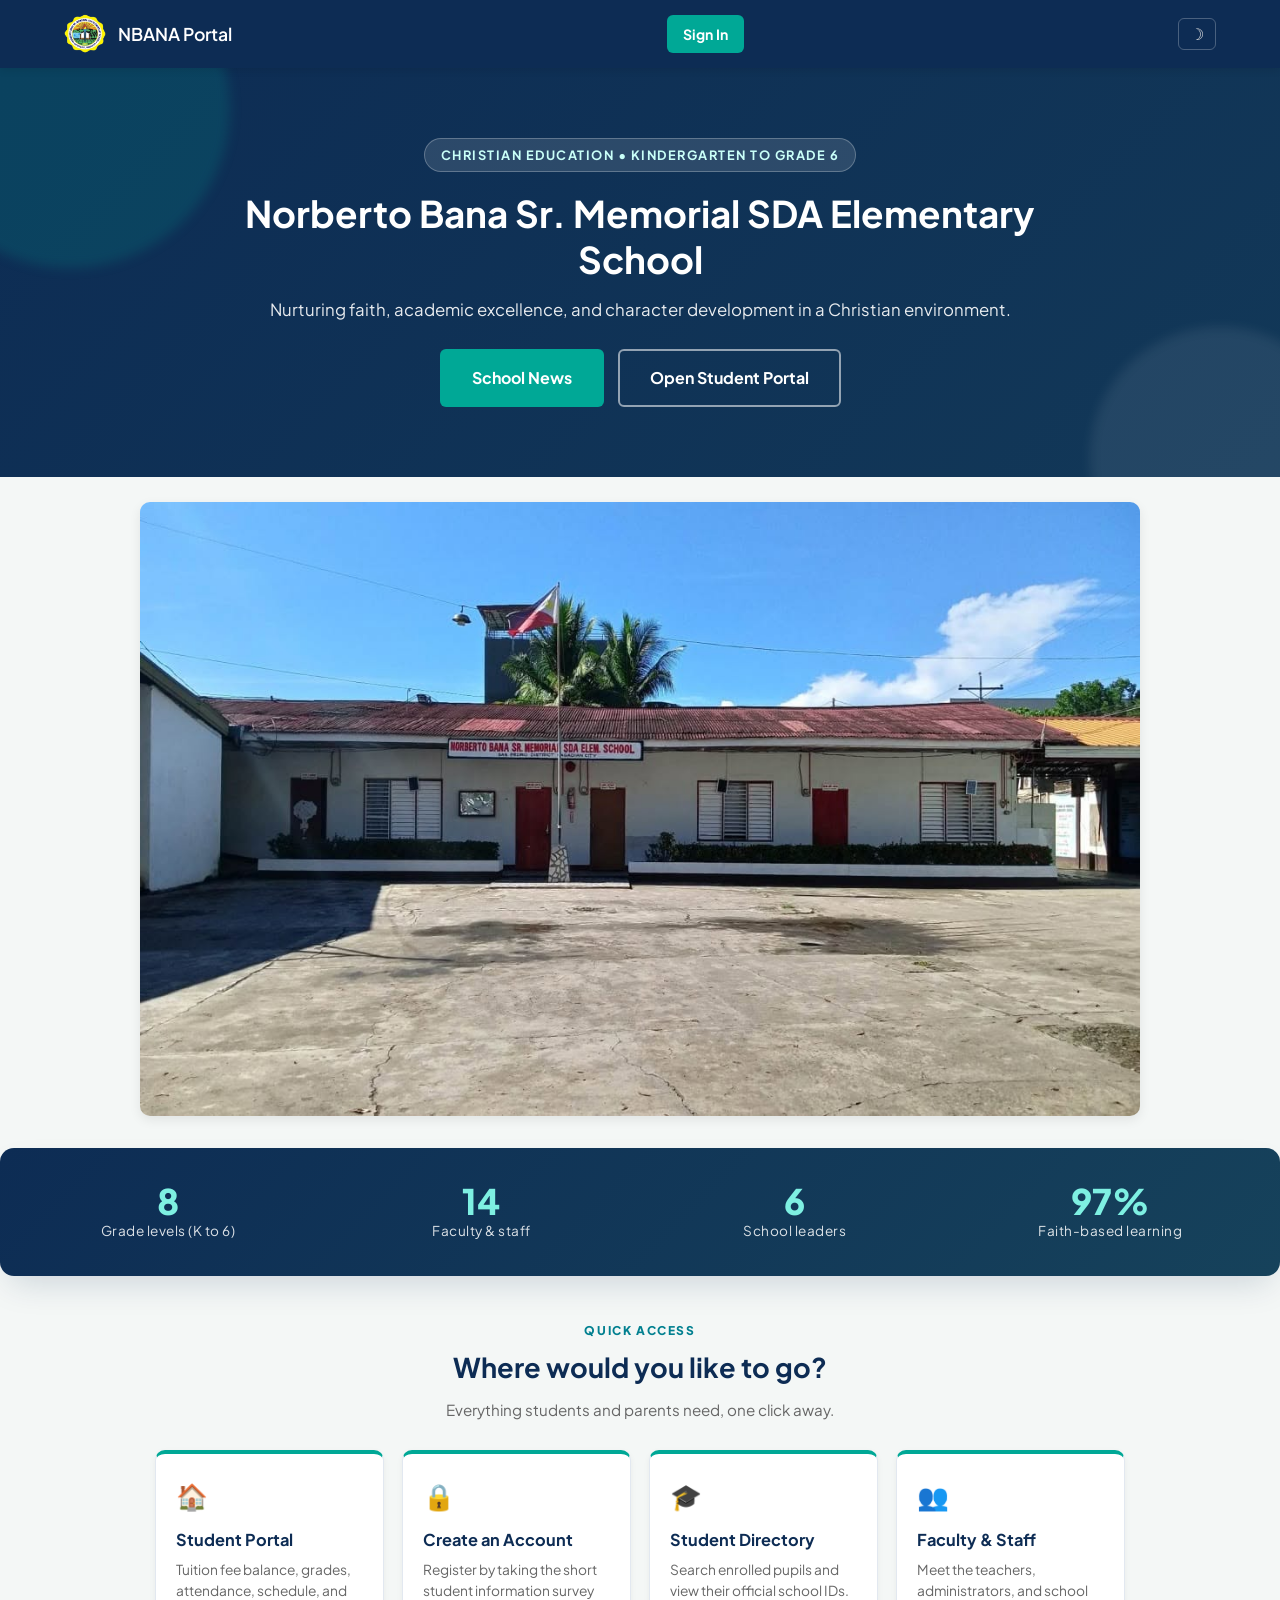
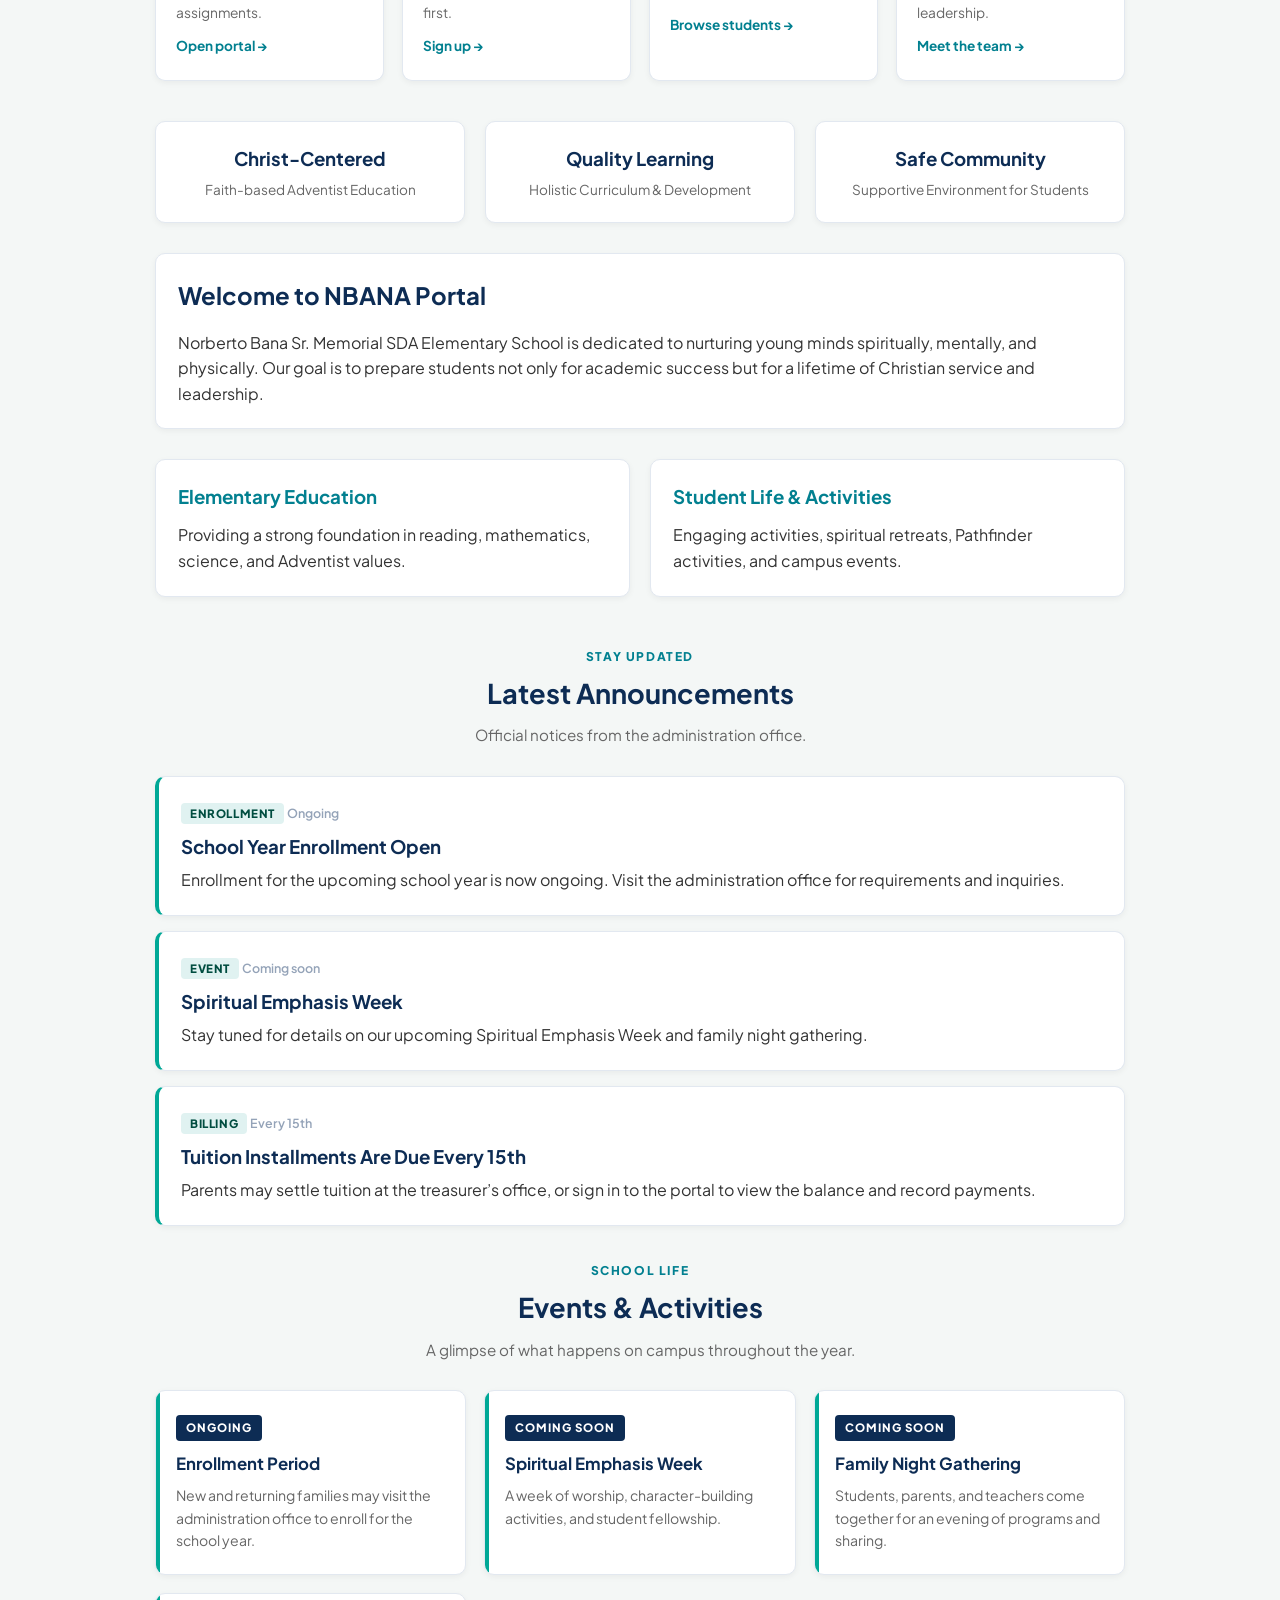
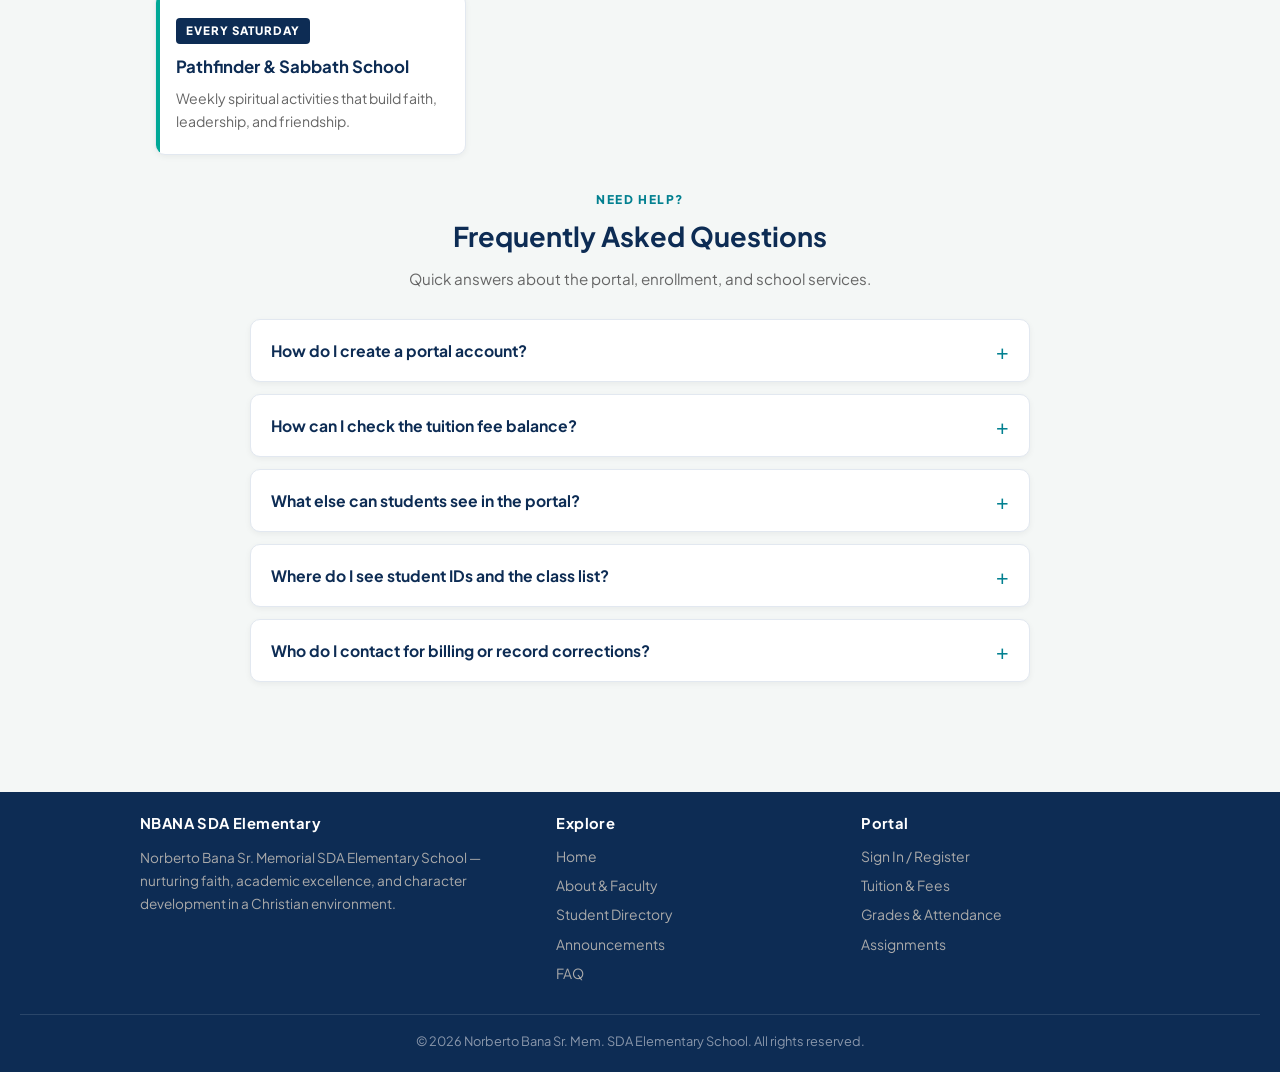
==== commit 2c05dd16: "Streamline the PC sign-in page and restore the two-state message-monitoring switch The desktop sign-" ====
--- a/index.html
+++ b/index.html
@@ -3,7 +3,7 @@
 <head>
   <meta charset="UTF-8">
   <meta name="viewport" content="width=device-width, initial-scale=1.0">
-  <title>NBANA APP | Norberto Bana Sr. Mem. SDA Elementary School</title>
+  <title>NBANA Portal | Norberto Bana Sr. Mem. SDA Elementary School</title>
   
   <!-- Favicon (Browser Tab Icon) -->
   <link rel="icon" type="image/png" href="logo.png">
@@ -16,13 +16,13 @@
 
   <!-- Open Graph Meta Tags (Social Media & Preview Image) -->
   <meta property="og:type" content="website">
-  <meta property="og:title" content="NBANA APP | Norberto Bana Sr. Mem. SDA Elementary School">
+  <meta property="og:title" content="NBANA Portal | Norberto Bana Sr. Mem. SDA Elementary School">
   <meta property="og:description" content="Nurturing faith, academic excellence, and character development in a Christian environment.">
   <meta property="og:image" content="logo.png">
 
   <!-- Twitter Card Tags -->
   <meta name="twitter:card" content="summary_large_image">
-  <meta name="twitter:title" content="NBANA APP | Norberto Bana Sr. Mem. SDA Elementary School">
+  <meta name="twitter:title" content="NBANA Portal | Norberto Bana Sr. Mem. SDA Elementary School">
   <meta name="twitter:description" content="Nurturing faith, academic excellence, and character development in a Christian environment.">
   <meta name="twitter:image" content="logo.png">
 
@@ -31,12 +31,21 @@
   <link rel="stylesheet" href="style.css">
 </head>
 <body>
+
+  <!-- PC popup loading: logo + loading animation over a blurred background -->
+  <div class="pc-load" id="pcLoad" aria-hidden="true">
+    <div class="pc-load-card">
+      <img src="logo.png" alt="" class="pc-load-logo">
+      <span class="pc-load-ring"></span>
+      <span class="pc-load-text">Loading</span>
+    </div>
+  </div>
 
   <!-- Top Navigation Bar -->
   <nav class="navbar">
     <div class="logo">
       <img src="logo.png" alt="NBANA Logo" class="logo-img">
-      <span class="school-name">NBANA App</span>
+      <span class="school-name">NBANA Portal</span>
     </div>
     <!-- Header nav buttons removed: the header only shows the logo and app name -->
     <div class="nav-auth"></div>
@@ -264,5 +273,17 @@
 
   <script src="app.js"></script>
 
+
+  <script>
+    /* PC popup loading: keep the logo and loading animation visible briefly */
+    (function () {
+      var ov = document.getElementById('pcLoad');
+      if (!ov) return;
+      setTimeout(function () {
+        ov.classList.add('gone');
+        setTimeout(function () { if (ov.parentNode) ov.parentNode.removeChild(ov); }, 450);
+      }, 900);
+    })();
+  </script>
 </body>
 </html>
--- a/style.css
+++ b/style.css
@@ -872,7 +872,7 @@
 .auth-wrap {
   min-height: calc(100vh - 70px);
   display: grid;
-  grid-template-columns: 1fr 1.05fr;
+  grid-template-columns: 1fr;
 }
 
 .auth-brand {
@@ -1453,3 +1453,57 @@
   .nav-auth .nav-btn { padding: 7px 12px; font-size: 0.8rem; }
   .school-name { font-size: 0.95rem; }
 }
+
+/* ============================================================
+   PC POPUP LOADING (logo + loading animation over a blurred backdrop)
+   ============================================================ */
+
+.pc-load {
+  position: fixed;
+  inset: 0;
+  z-index: 9999;
+  display: flex;
+  align-items: center;
+  justify-content: center;
+  background: rgba(11, 31, 58, 0.55);
+  -webkit-backdrop-filter: blur(10px);
+  backdrop-filter: blur(10px);
+  transition: opacity 0.4s ease, visibility 0.4s ease;
+}
+
+.pc-load.gone { opacity: 0; visibility: hidden; }
+
+.pc-load-card { text-align: center; }
+
+.pc-load-logo {
+  width: 84px;
+  height: 84px;
+  border-radius: 50%;
+  background: #fff;
+  padding: 9px;
+  object-fit: contain;
+  box-shadow: 0 12px 34px rgba(0, 0, 0, 0.28);
+}
+
+.pc-load-ring {
+  display: block;
+  width: 34px;
+  height: 34px;
+  margin: 20px auto 0;
+  border-radius: 50%;
+  border: 3px solid rgba(255, 255, 255, 0.25);
+  border-top-color: #00a896;
+  animation: pc-load-spin 0.8s linear infinite;
+}
+
+.pc-load-text {
+  display: block;
+  margin-top: 12px;
+  color: #fff;
+  font-size: 0.78rem;
+  font-weight: 700;
+  letter-spacing: 0.16em;
+  text-transform: uppercase;
+}
+
+@keyframes pc-load-spin { to { transform: rotate(360deg); } }
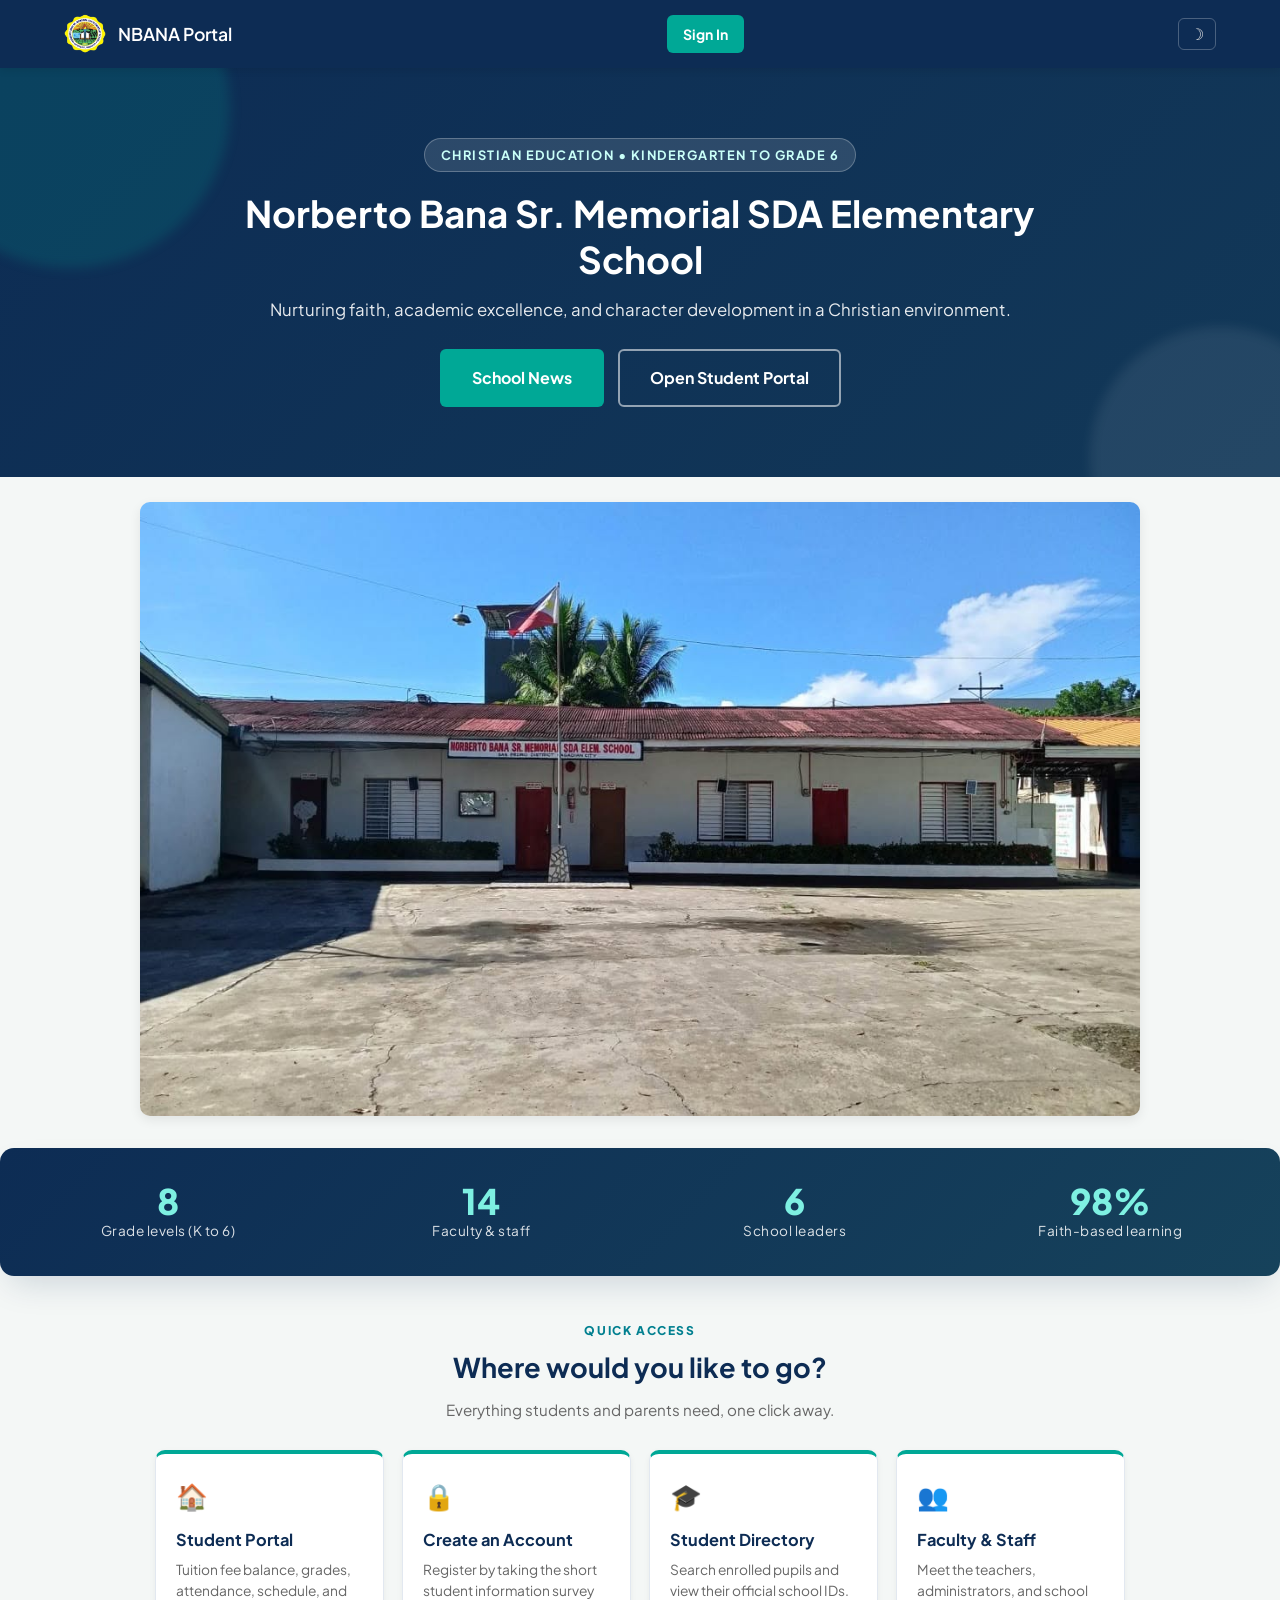
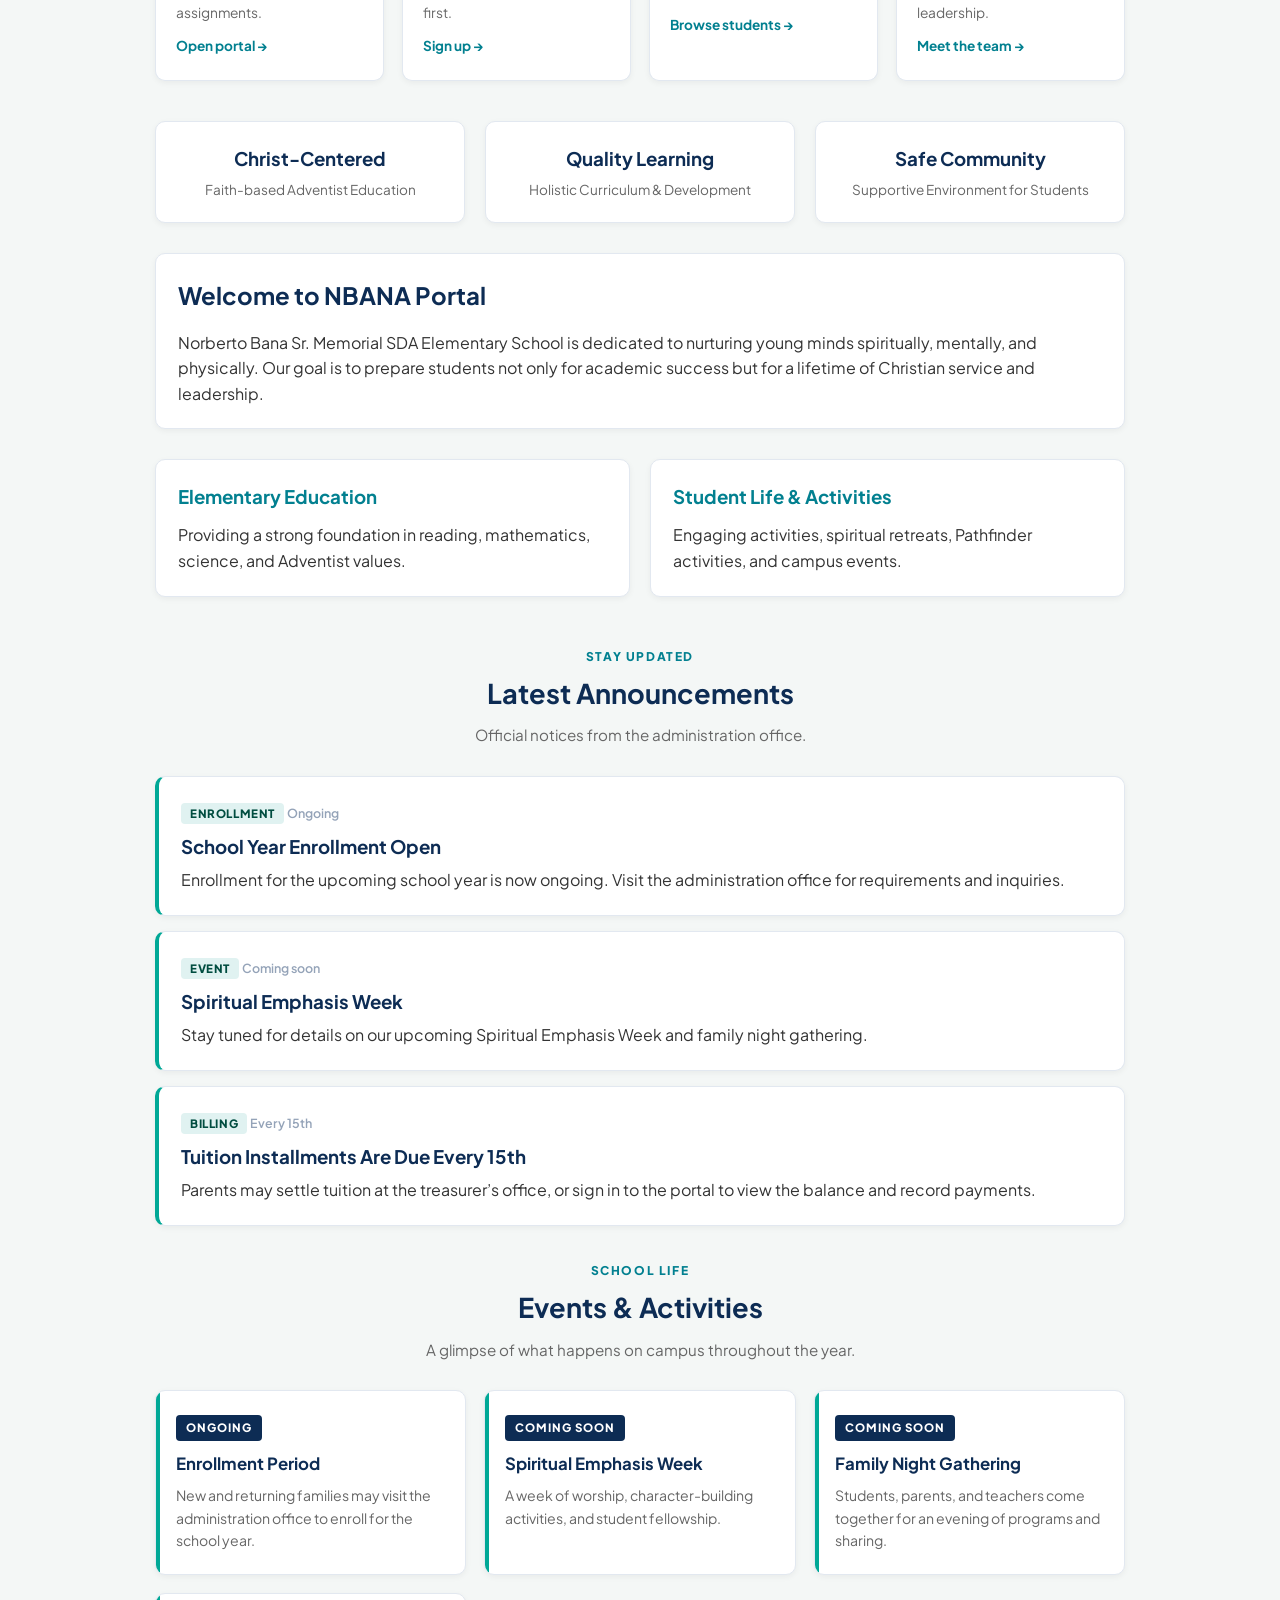
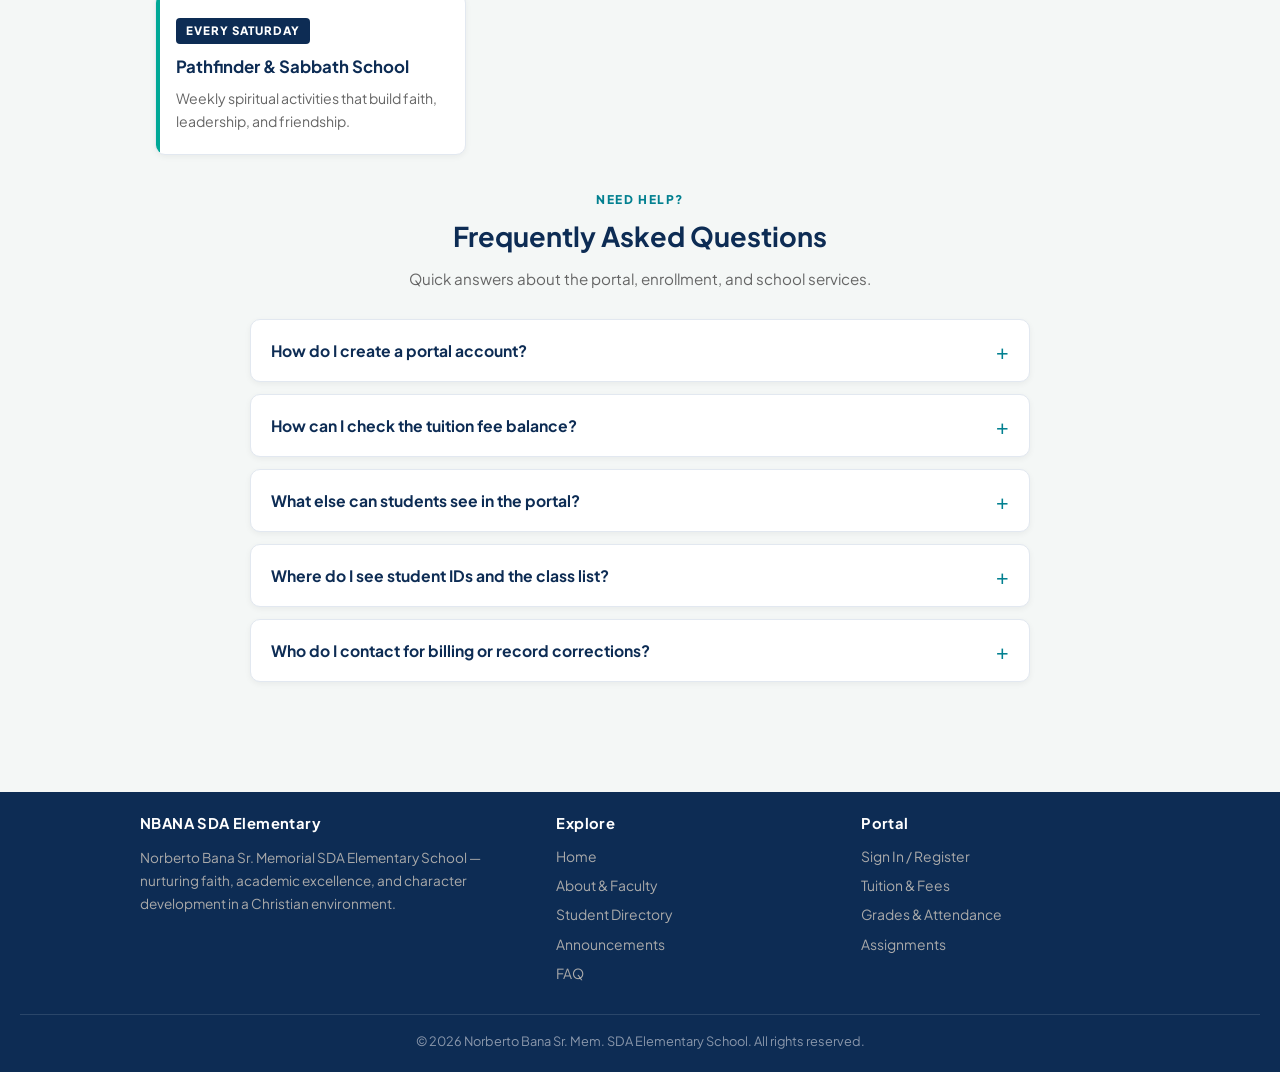
==== commit a2894306: "Show the loading popup on desktop only Phones and the installed app already open with the launch spl" ====
--- a/index.html
+++ b/index.html
@@ -275,10 +275,14 @@
 
 
   <script>
-    /* PC popup loading: keep the logo and loading animation visible briefly */
+    /* PC popup loading: desktop only — phones already show the app splash */
     (function () {
       var ov = document.getElementById('pcLoad');
       if (!ov) return;
+      if (document.body.classList.contains('app-mode') || window.innerWidth <= 860) {
+        if (ov.parentNode) ov.parentNode.removeChild(ov);
+        return;
+      }
       setTimeout(function () {
         ov.classList.add('gone');
         setTimeout(function () { if (ov.parentNode) ov.parentNode.removeChild(ov); }, 450);
--- a/style.css
+++ b/style.css
@@ -1473,6 +1473,14 @@
 
 .pc-load.gone { opacity: 0; visibility: hidden; }
 
+/* Phones and the installed app already show the launch splash — this popup is
+   desktop only, so it never paints below the app-mode breakpoint. */
+body.app-mode .pc-load { display: none; }
+
+@media (max-width: 860px) {
+  .pc-load { display: none; }
+}
+
 .pc-load-card { text-align: center; }
 
 .pc-load-logo {
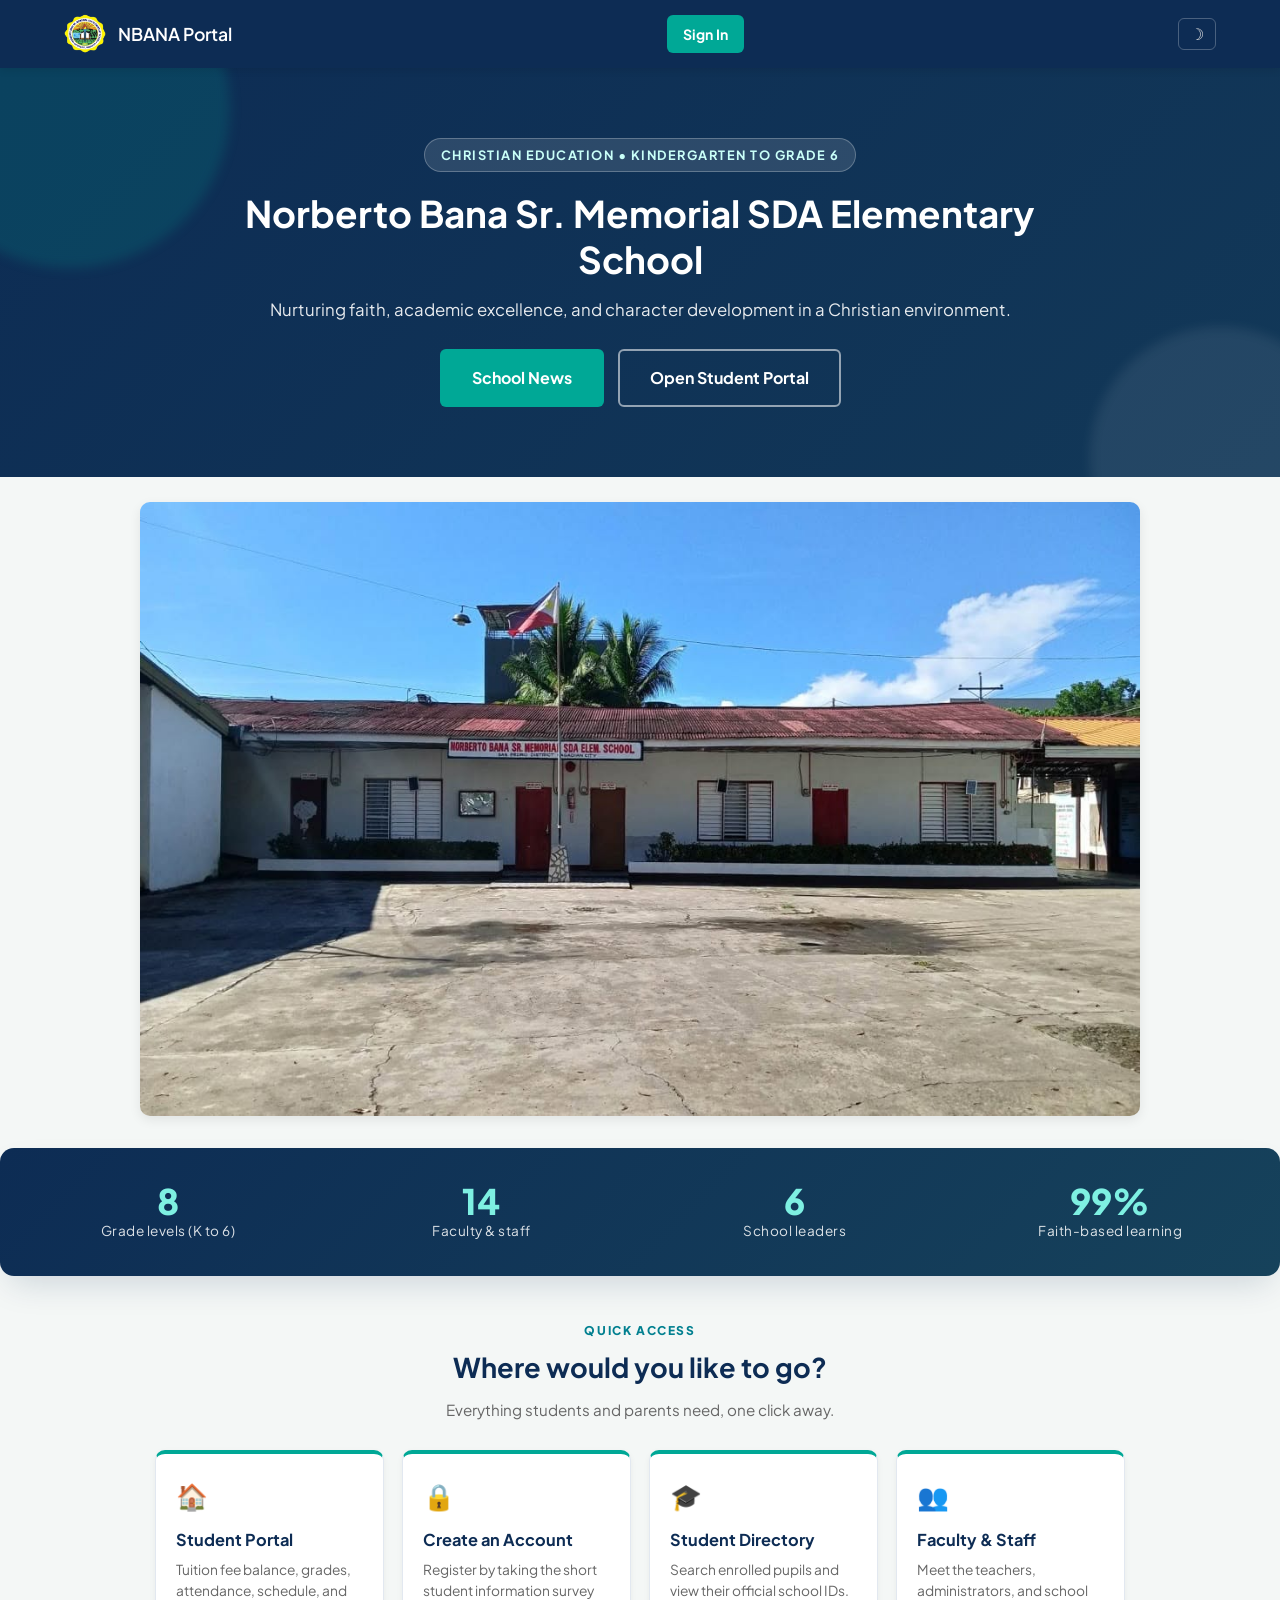
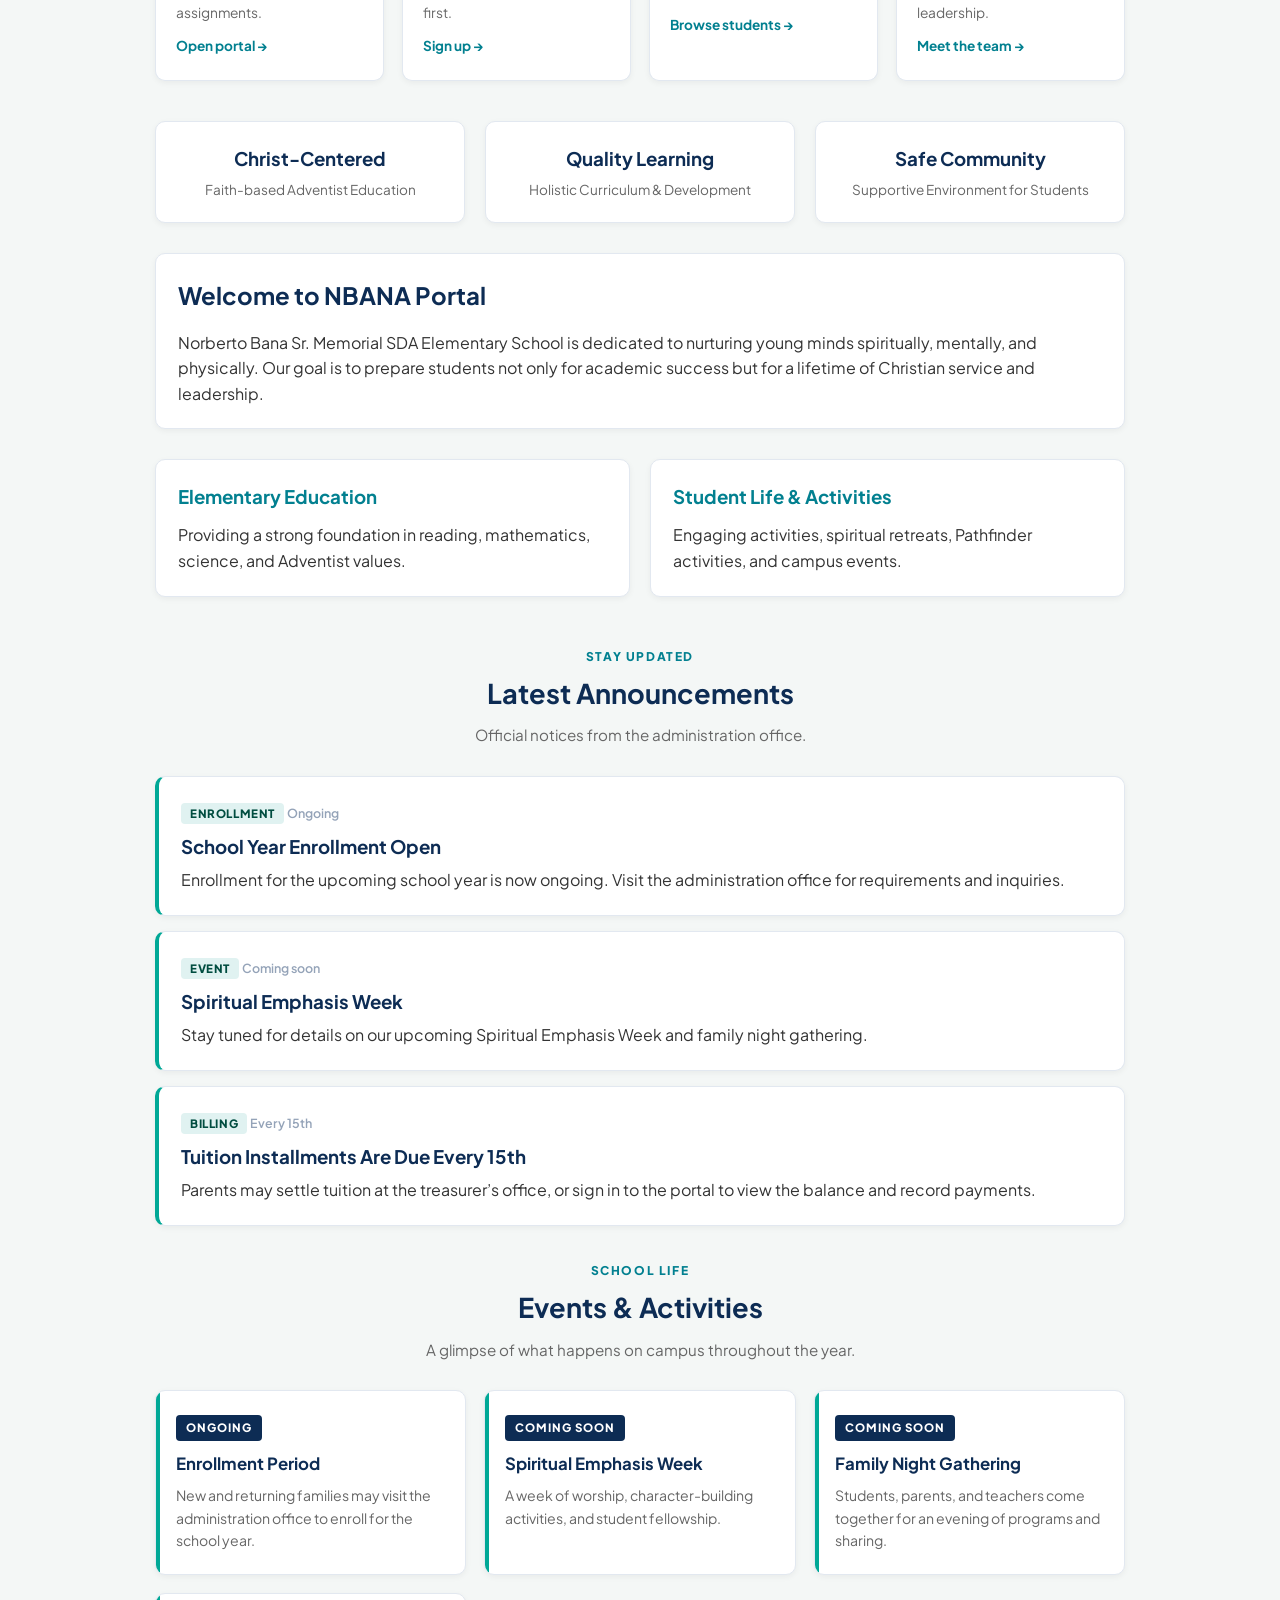
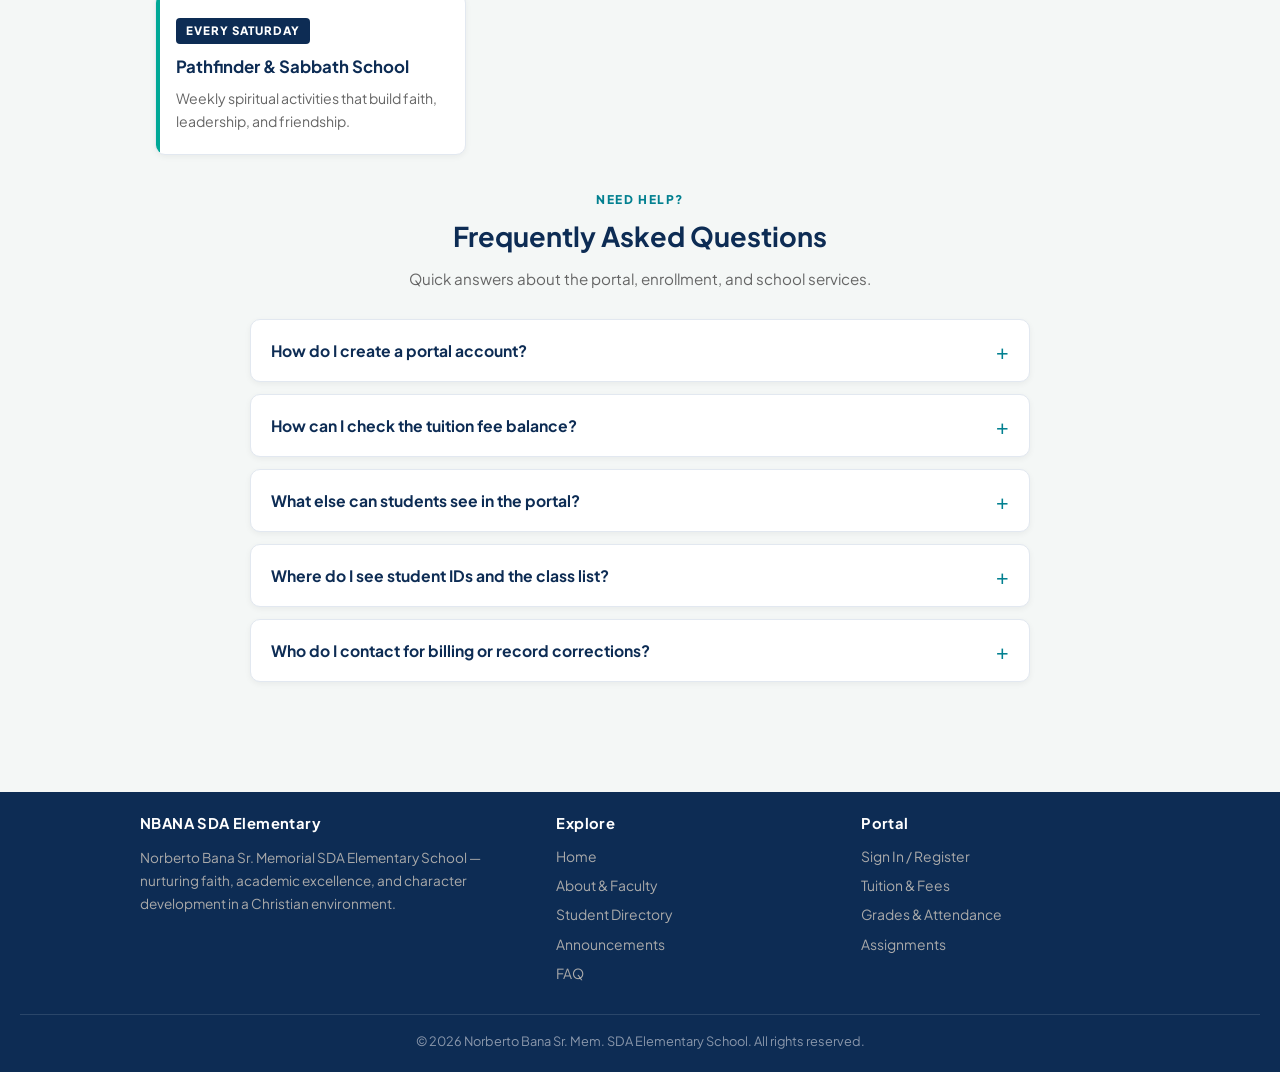
==== commit e33dc298: "Make the loading popup self-contained so a cached stylesheet cannot break it The popup markup and it" ====
--- a/index.html
+++ b/index.html
@@ -29,6 +29,54 @@
   <link href="https://fonts.googleapis.com/css2?family=Plus+Jakarta+Sans:wght@400;500;600;700;800&display=swap" rel="stylesheet">
 
   <link rel="stylesheet" href="style.css">
+  <!-- The loading popup carries its own critical styles so it can never fall
+       out of sync with its markup: a device that serves an older cached
+       stylesheet would otherwise flash a full-size logo over the page. -->
+  <style>
+    #pcLoad {
+      position: fixed;
+      inset: 0;
+      z-index: 9999;
+      display: flex;
+      align-items: center;
+      justify-content: center;
+      background: rgba(11, 31, 58, 0.55);
+      -webkit-backdrop-filter: blur(10px);
+      backdrop-filter: blur(10px);
+      transition: opacity 0.4s ease, visibility 0.4s ease;
+    }
+    #pcLoad.gone { opacity: 0; visibility: hidden; }
+    #pcLoad .pc-load-card { text-align: center; }
+    #pcLoad .pc-load-logo {
+      width: 92px;
+      height: 92px;
+      object-fit: contain;
+      filter: drop-shadow(0 12px 26px rgba(0, 0, 0, 0.42));
+    }
+    #pcLoad .pc-load-ring {
+      display: block;
+      width: 34px;
+      height: 34px;
+      margin: 20px auto 0;
+      border-radius: 50%;
+      border: 3px solid rgba(255, 255, 255, 0.25);
+      border-top-color: #00a896;
+      animation: pc-load-spin 0.8s linear infinite;
+    }
+    #pcLoad .pc-load-text {
+      display: block;
+      margin-top: 12px;
+      color: #fff;
+      font-size: 0.78rem;
+      font-weight: 700;
+      letter-spacing: 0.16em;
+      text-transform: uppercase;
+    }
+    /* Phones and the installed app already open with the launch splash */
+    body.app-mode #pcLoad { display: none; }
+    @media (max-width: 860px) { #pcLoad { display: none; } }
+    @keyframes pc-load-spin { to { transform: rotate(360deg); } }
+  </style>
 </head>
 <body>
 
--- a/style.css
+++ b/style.css
@@ -1484,13 +1484,11 @@
 .pc-load-card { text-align: center; }
 
 .pc-load-logo {
-  width: 84px;
-  height: 84px;
-  border-radius: 50%;
-  background: #fff;
-  padding: 9px;
+  width: 92px;
+  height: 92px;
   object-fit: contain;
-  box-shadow: 0 12px 34px rgba(0, 0, 0, 0.28);
+  /* No background: the school seal sits straight on the blurred backdrop */
+  filter: drop-shadow(0 12px 26px rgba(0, 0, 0, 0.42));
 }
 
 .pc-load-ring {
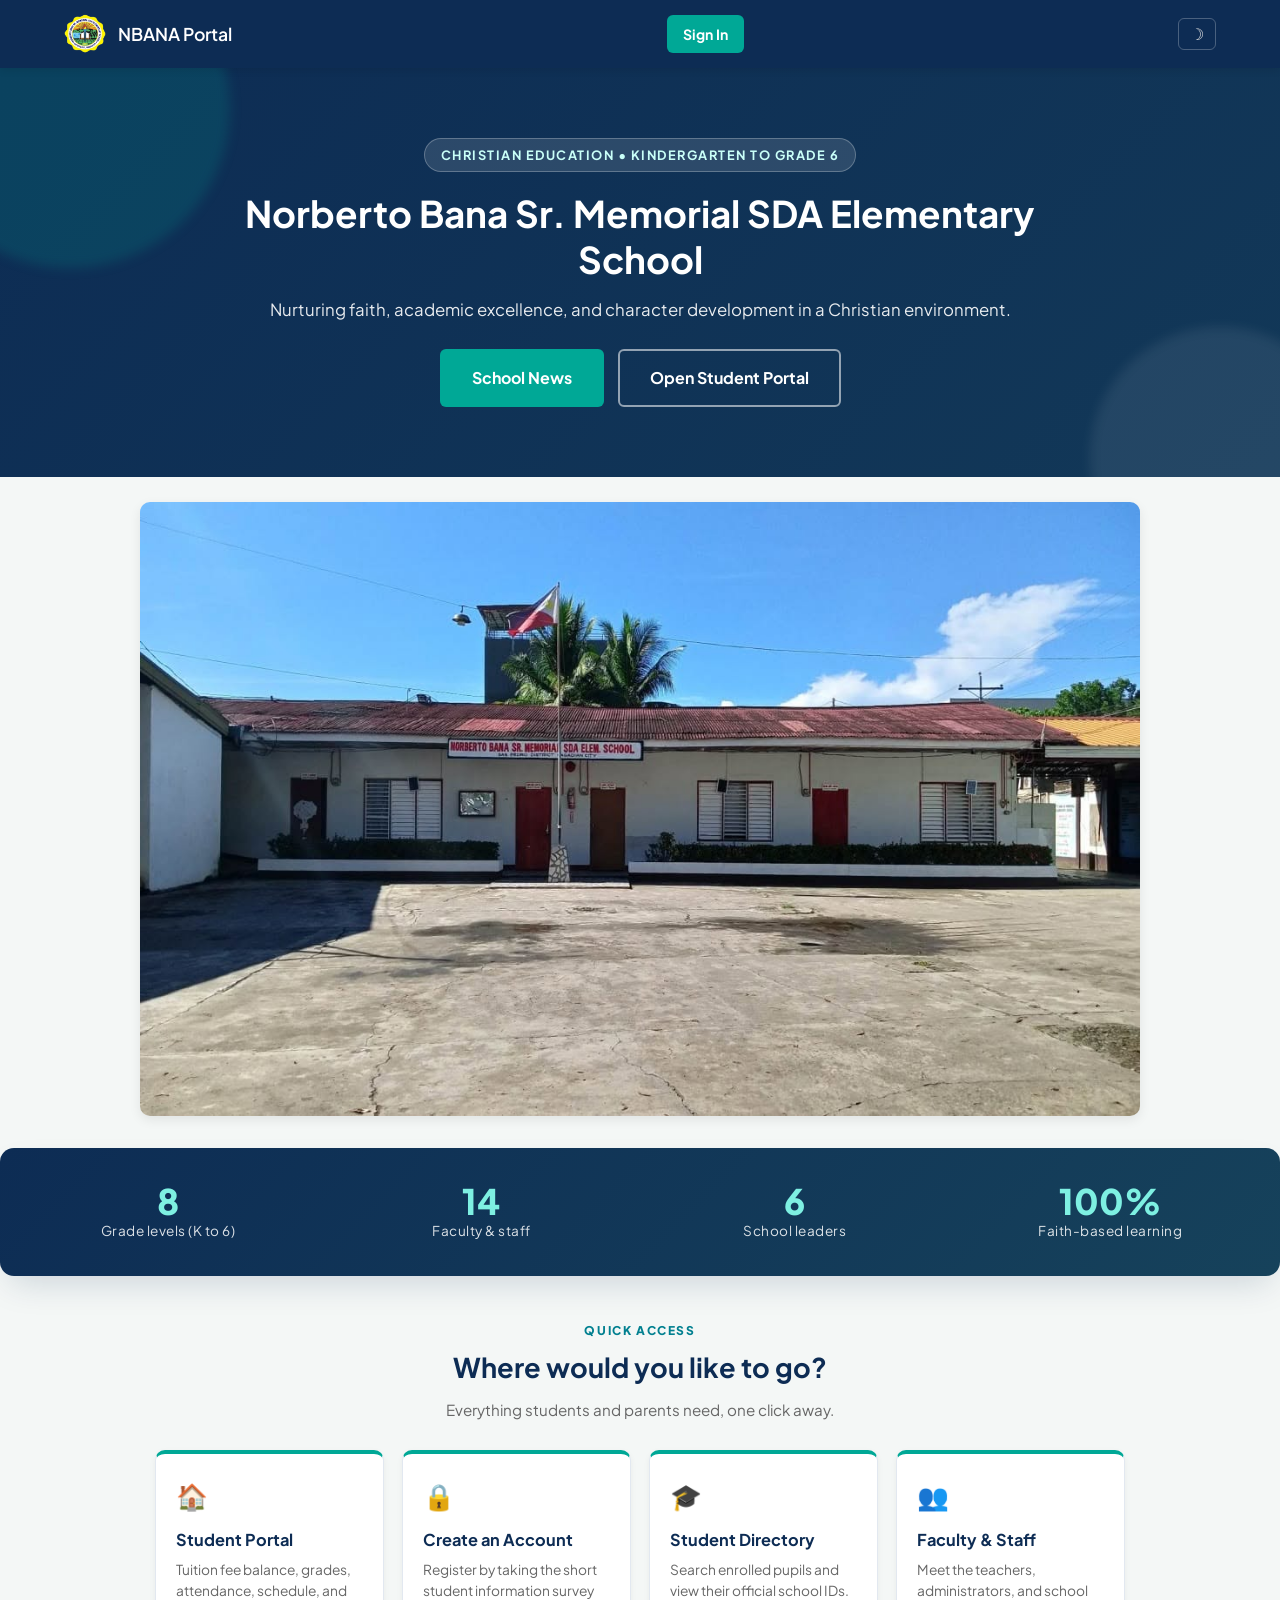
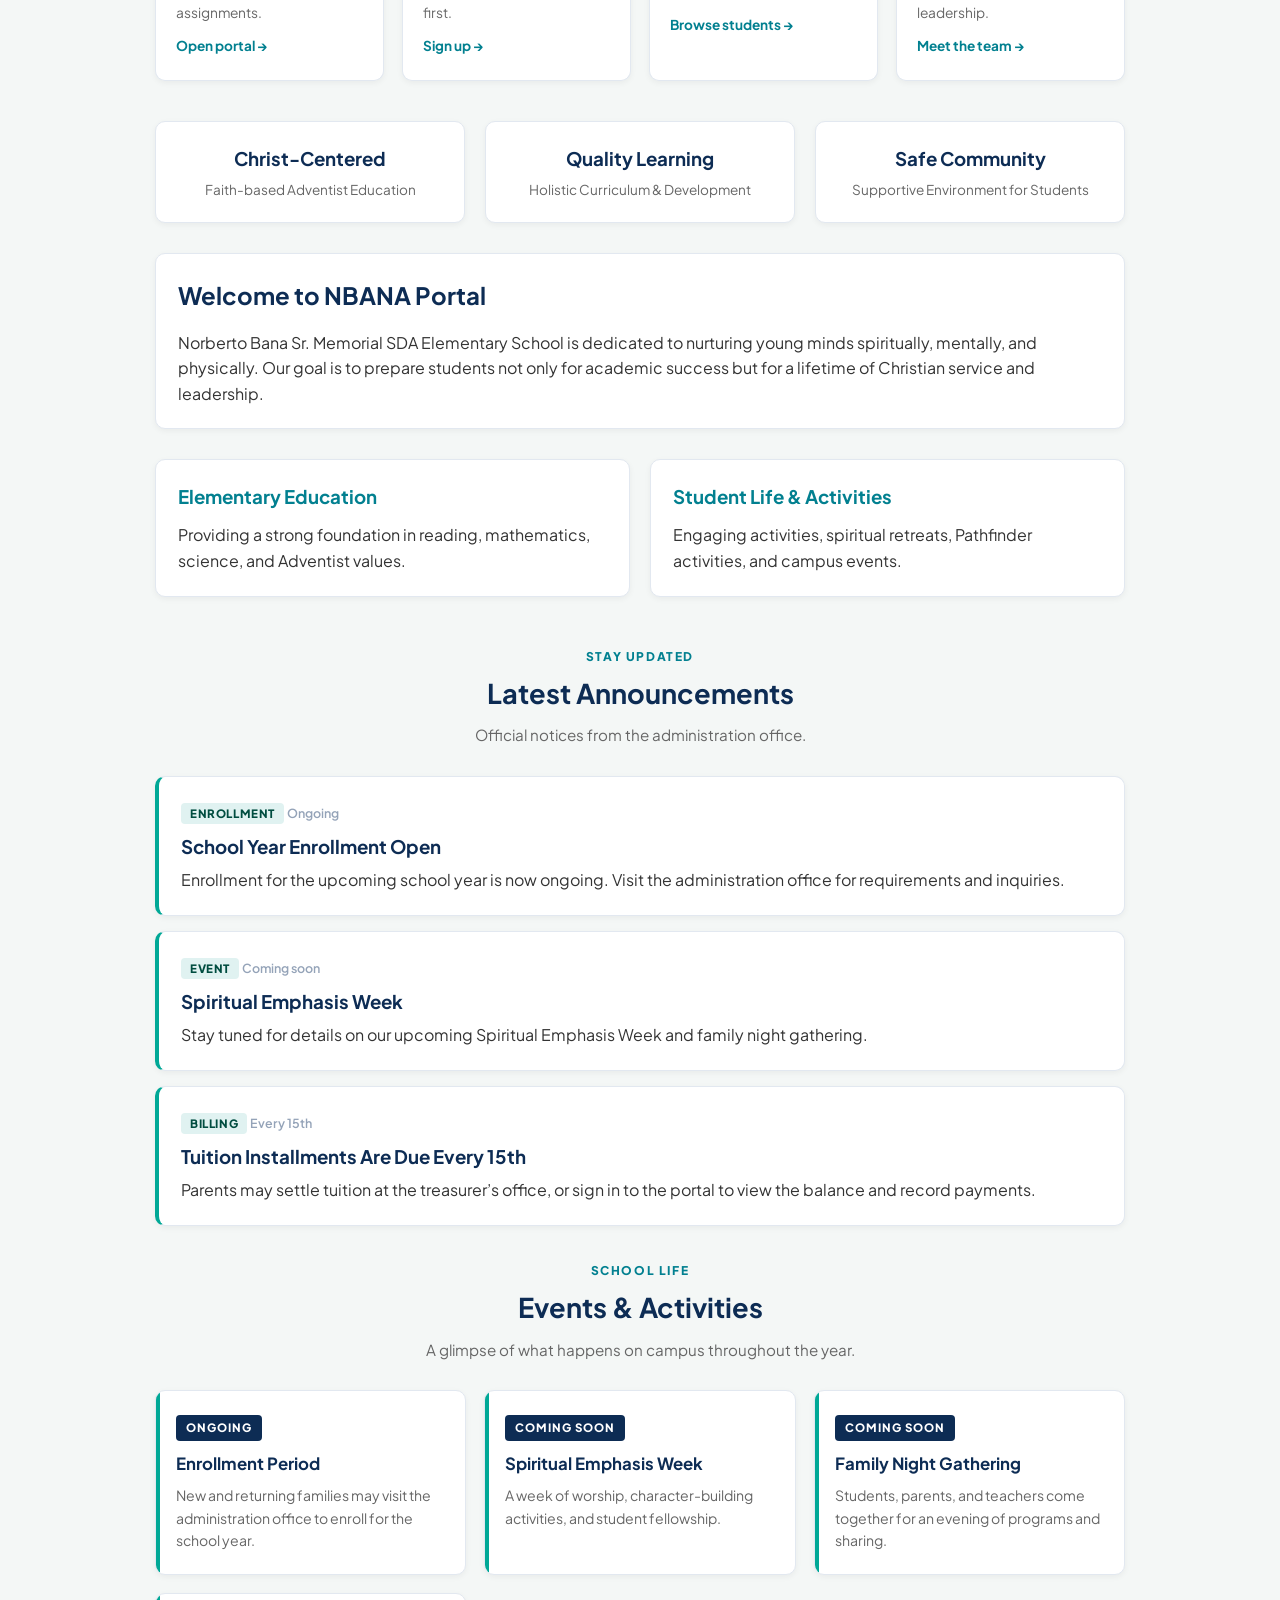
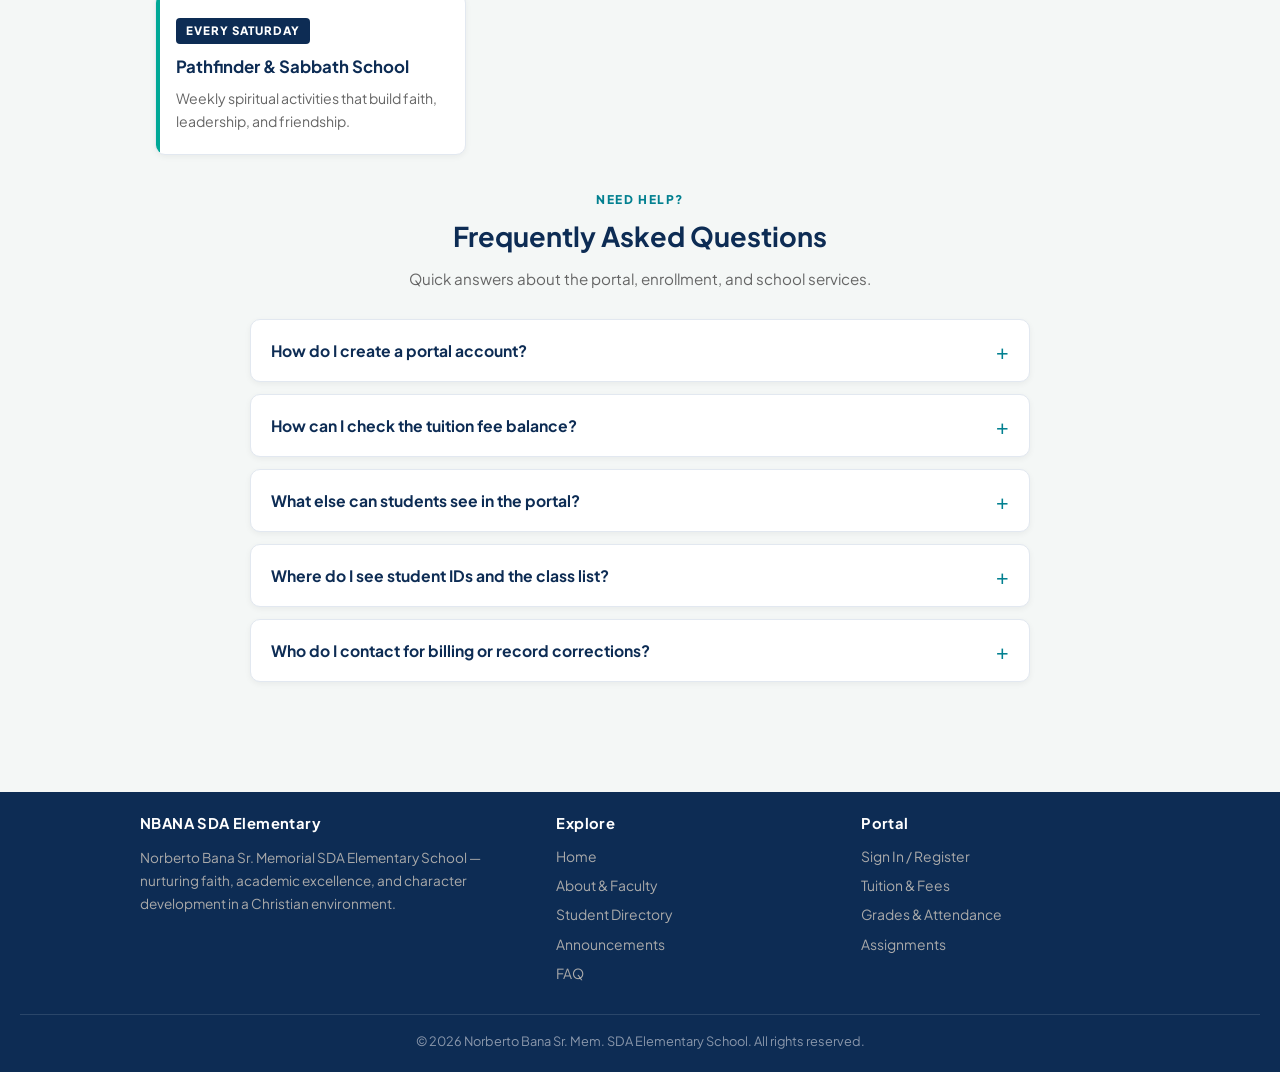
==== commit 83c9ef5a: "Give the app the same header as the desktop build and add load recovery The installed app hid the he" ====
--- a/index.html
+++ b/index.html
@@ -337,5 +337,123 @@
       }, 900);
     })();
   </script>
+  <style id="bootRecoveryCss">
+    /* Load-recovery panel: carries its own styles so it still appears when a
+       stylesheet or script fails to arrive. */
+    #bootBanner {
+      position: fixed;
+      left: 0; right: 0; bottom: 0;
+      z-index: 10001;
+      display: none;
+      gap: 14px;
+      align-items: center;
+      flex-wrap: wrap;
+      justify-content: center;
+      padding: 14px 18px;
+      background: #0b1f3a;
+      color: #fff;
+      font-family: "Plus Jakarta Sans", system-ui, -apple-system, sans-serif;
+      box-shadow: 0 -8px 24px rgba(0, 0, 0, 0.35);
+    }
+    #bootBanner.show { display: flex; }
+    #bootBanner .bb-text { flex: 1 1 320px; min-width: 240px; font-size: 0.92rem; line-height: 1.45; }
+    #bootBanner .bb-title { display: block; font-weight: 800; margin-bottom: 2px; }
+    #bootBanner .bb-sub { opacity: 0.85; font-size: 0.86rem; }
+    #bootBanner button { border: none; border-radius: 10px; padding: 10px 18px; font: inherit; font-weight: 700; cursor: pointer; }
+    #bootRetry { background: #00a896; color: #fff; }
+    #bootRetry:disabled { opacity: 0.7; cursor: progress; }
+    #bootDismiss { background: rgba(255, 255, 255, 0.14); color: #fff; }
+  </style>
+
+  <script>
+    /* Load recovery: if a file fails, the connection drops, or the page never
+       finishes loading, offer a refresh that also clears cached copies. */
+    (function () {
+      var dismissed = false;
+      var banner = null;
+
+      function panel() {
+        if (banner) return banner;
+        banner = document.createElement('div');
+        banner.id = 'bootBanner';
+        banner.setAttribute('role', 'status');
+        banner.innerHTML =
+          '<span class="bb-text"><span class="bb-title">This page did not finish loading.</span>' +
+          '<span class="bb-sub" id="bootWhy">Check your connection, then press Refresh to load a fresh copy.</span></span>' +
+          '<button type="button" id="bootRetry">Refresh</button>' +
+          '<button type="button" id="bootDismiss">Dismiss</button>';
+        document.body.appendChild(banner);
+        banner.querySelector('#bootRetry').addEventListener('click', refresh);
+        banner.querySelector('#bootDismiss').addEventListener('click', function () {
+          banner.classList.remove('show');
+          dismissed = true;
+        });
+        return banner;
+      }
+
+      function show(why) {
+        if (dismissed) return;
+        var b = panel();
+        if (why) b.querySelector('#bootWhy').textContent = why;
+        b.classList.add('show');
+      }
+
+      /* Refresh drops cached copies first: a stale service worker is the most
+         common reason a page keeps showing an old or broken build. */
+      function refresh() {
+        var btn = document.getElementById('bootRetry');
+        if (btn) { btn.disabled = true; btn.textContent = 'Refreshing\u2026'; }
+        var steps = [];
+        try {
+          if (navigator.serviceWorker && navigator.serviceWorker.getRegistrations) {
+            steps.push(navigator.serviceWorker.getRegistrations().then(function (regs) {
+              return Promise.all(regs.map(function (r) { return r.unregister(); }));
+            }));
+          }
+        } catch (e) {}
+        try {
+          if (window.caches) {
+            steps.push(caches.keys().then(function (keys) {
+              return Promise.all(keys.map(function (k) { return caches.delete(k); }));
+            }));
+          }
+        } catch (e) {}
+        Promise.all(steps).catch(function () {}).then(function () { location.reload(); });
+      }
+
+      window.addEventListener('offline', function () {
+        show('You appear to be offline. Reconnect, then press Refresh.');
+      });
+      window.addEventListener('online', function () {
+        if (banner && banner.classList.contains('show')) {
+          show('You are back online \u2014 press Refresh to load the page.');
+        }
+      });
+
+      /* A script or stylesheet that never arrives leaves the page half-built */
+      window.addEventListener('error', function (e) {
+        var t = e.target || {};
+        if (t.tagName !== 'SCRIPT' && t.tagName !== 'LINK') return;
+        var name = String(t.src || t.href || '').split('/').pop() || t.tagName.toLowerCase();
+        show('A required file (' + name + ') could not be loaded, so the page may be incomplete.');
+      }, true);
+
+      /* Nothing arrived at all: the load event never fired */
+      var watchdog = setTimeout(function () {
+        show('The page is taking longer than expected to load.');
+      }, 12000);
+
+      window.addEventListener('load', function () {
+        clearTimeout(watchdog);
+        var broken = [];
+        Array.prototype.forEach.call(document.querySelectorAll('link[rel=stylesheet]'), function (l) {
+          if (!l.sheet) broken.push(String(l.href || '').split('/').pop());
+        });
+        if (broken.length) {
+          show('A stylesheet (' + broken.join(', ') + ') did not load, so the page may look wrong.');
+        }
+      });
+    })();
+  </script>
 </body>
 </html>
